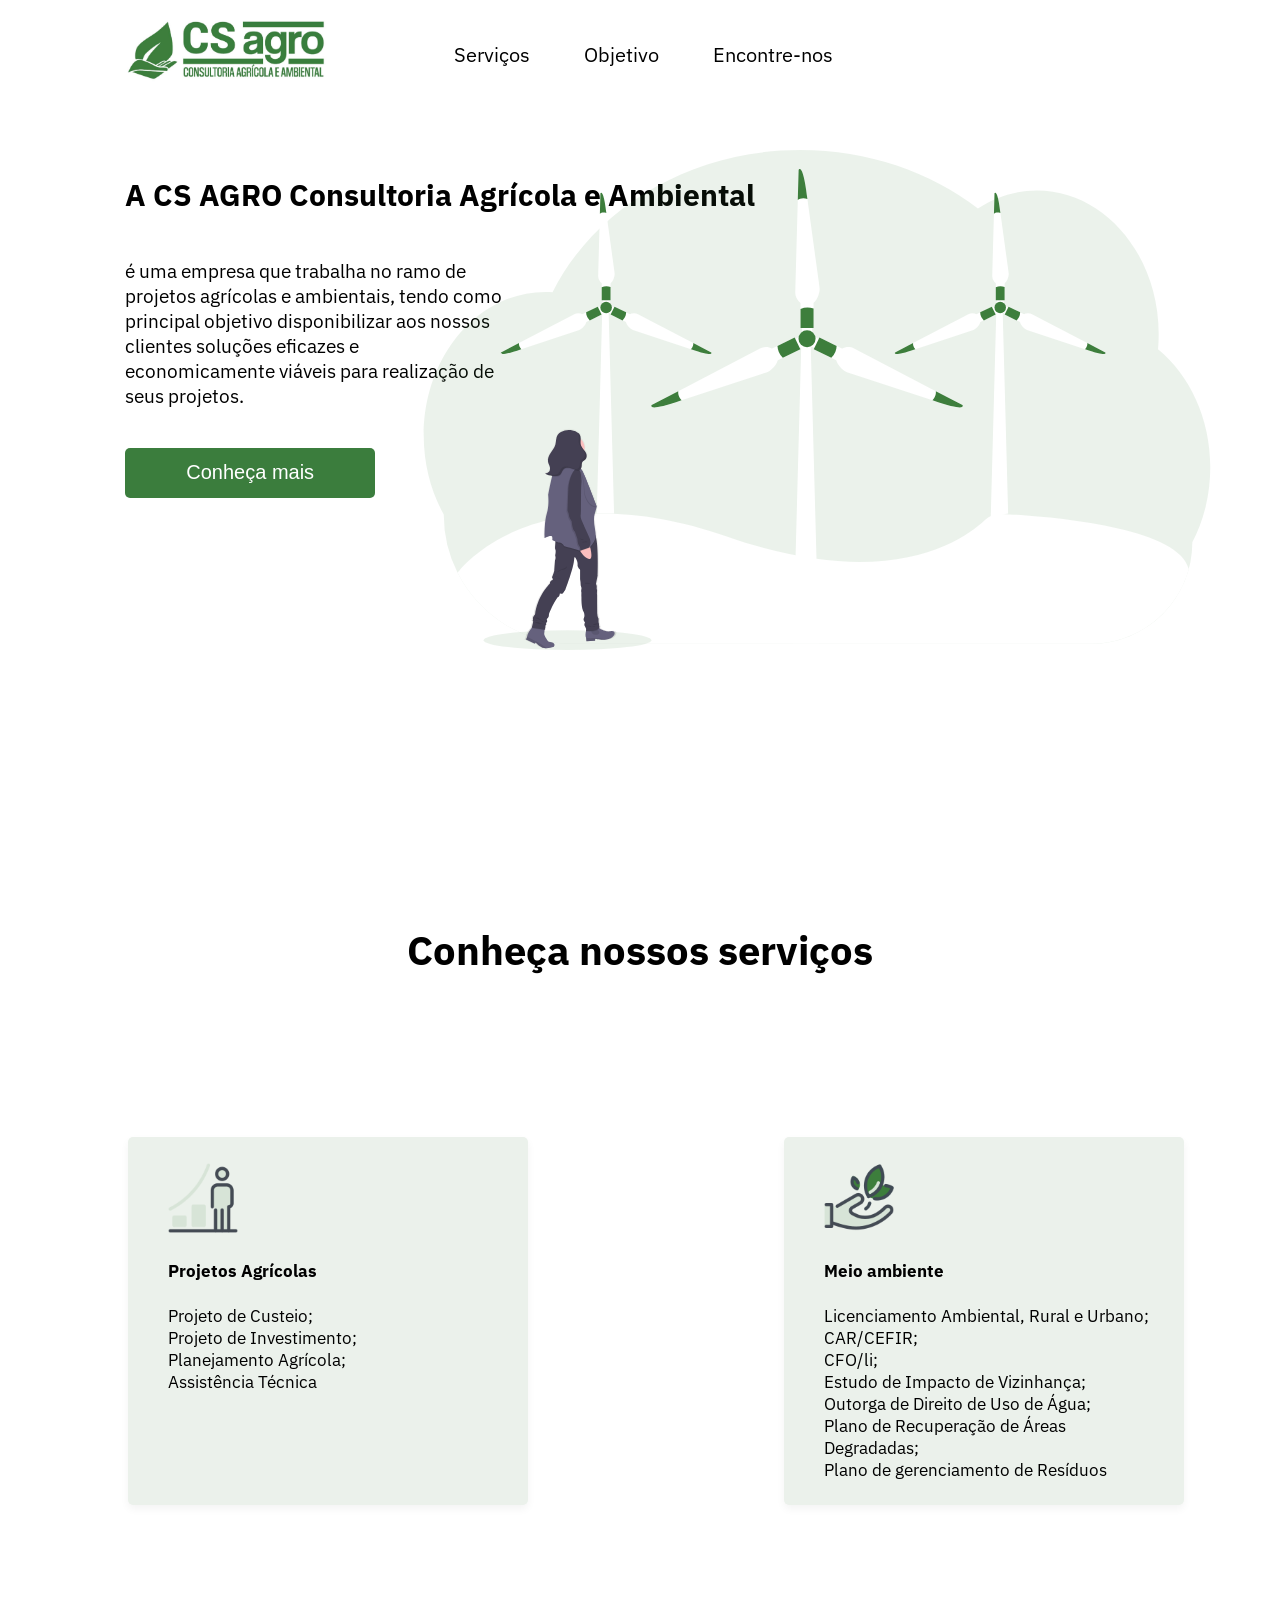
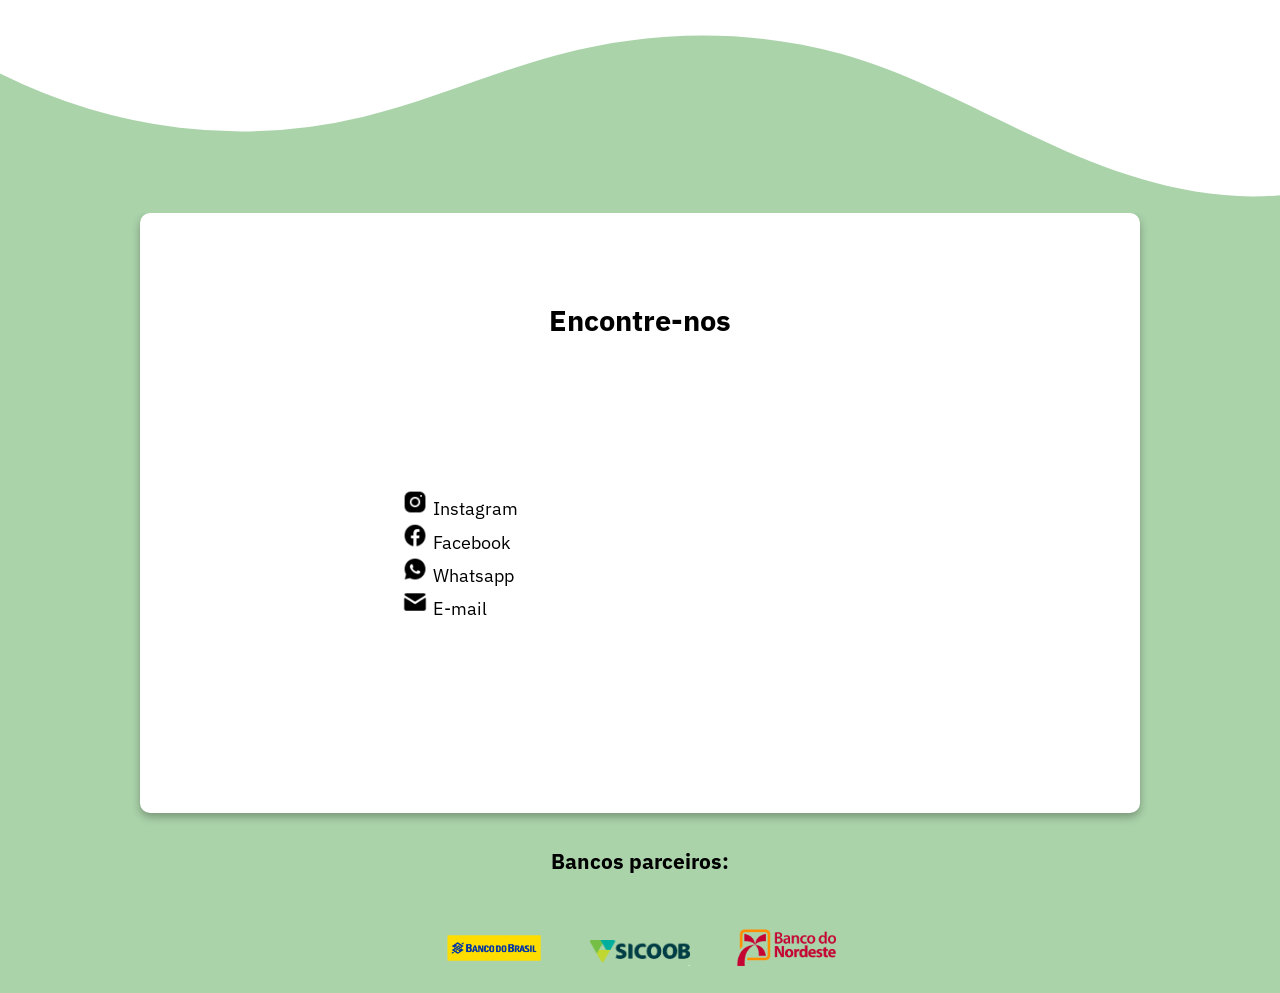
==== index.html @ 816d1e6f "Add files via upload" ====
<!DOCTYPE html>
<html lang="pt-br">

<head>
    <meta charset="UTF-8">
    <meta http-equiv="X-UA-Compatible" content="IE=edge">
    <meta name="viewport" content="width=device-width, initial-scale=1.0">
    <link rel="icon" href="./images/smalllogopng.png">
    <link rel="stylesheet" type="text/css" href="style.css">
    <link rel="stylesheet" href="https://cdnjs.cloudflare.com/ajax/libs/font-awesome/4.7.0/css/font-awesome.min.css">
    <link rel="preconnect" href="https://fonts.googleapis.com">
    <link rel="preconnect" href="https://fonts.gstatic.com" crossorigin>
    <link href="https://fonts.googleapis.com/css2?family=IBM+Plex+Sans&display=swap" rel="stylesheet">
    <title>CS AGRO</title>
    <link rel="icon" href="./images/smalllogopng.png">

</head>

<body>
    <header>
        <div class="grid">
            <a href="javascript:void(0);" class="icon" onclick="myFunction()">
                <img src="/images/logo.jpg">
            </a>
            <div id="myLinks">
                <a href="#servicos">Serviços</a>
                <a href="#objetivo">Objetivo</a>
                <a href="#find">Encontre-nos</a>
            </div>
        </div>

        <nav>
            <svg class="web" xmlns="http://www.w3.org/2000/svg" xmlns:xlink="http://www.w3.org/1999/xlink" data-name="Layer 1" width="900" height="500" viewBox="0 0 1144 727.23"><defs><linearGradient id="e9df2e8e-6999-41c4-9621-44bffc2f2623-319" x1="241.37" y1="811.22" x2="241.37" y2="492.1" gradientUnits="userSpaceOnUse"><stop offset="0" stop-color="gray" stop-opacity="0.25"/><stop offset="0.54" stop-color="gray" stop-opacity="0.12"/><stop offset="1" stop-color="gray" stop-opacity="0.1"/></linearGradient></defs><title>wind turbine</title><path d="M1172,547.72a244.4,244.4,0,0,1-6.85,57.75A228.14,228.14,0,0,1,1145.89,657,147.47,147.47,0,0,1,998.24,804.67H245.17A188.29,188.29,0,0,1,77.25,701.34a.08.08,0,0,1,0,0,187.1,187.1,0,0,1-20.11-84.68C38.72,583.66,28,544.19,28,501.75c0-115.43,79.24-209,177-209,3.46,0,6.9.13,10.31.36C276.65,171.32,415,86.39,575.74,86.39c98.82,0,189.15,32.08,258.35,85.08,25.44-16.71,54.73-26.25,85.9-26.25,97.75,0,177,93.58,177,209q0,11.08-1,21.86C1141.94,413.84,1172,476.63,1172,547.72Z" transform="translate(-28 -86.39)" fill="#3d7e3c" opacity="0.1"/><path d="M603.59,291.88c-1.18,6.48-5.17,20.16-18.06,19.82-9.84-.25-17.42-8.84-17.16-18.68l3.71-134,1.21-43.7s6.38-12.09,12.73,42.11l0,.2,17.64,128.52A18,18,0,0,1,603.59,291.88Z" transform="translate(-28 -86.39)" fill="#fff"/><rect x="548.06" y="218.5" width="18.94" height="40.51" fill="#fff"/><rect x="550.39" y="249.39" width="14.57" height="17.78" fill="#fff"/><path d="M586.05,157.64c-6.63-1.93-11.14-.46-14,1.39l1.21-43.7s6.38-12.09,12.73,42.11Z" transform="translate(-28 -86.39)" fill="#3d7e3c"/><path d="M595,317v28.4H576.06V317.56A25.6,25.6,0,0,1,595,317Z" transform="translate(-28 -86.39)" fill="#3d7e3c"/><path d="M639.59,407.29c-5.31-3.9-15.85-13.48-9.9-24.92,4.54-8.73,15.58-11.79,24.31-7.24l118.81,62.08,38.75,20.24s8.06,11-43.44-7l-.19-.06L644.68,409.89A18.28,18.28,0,0,1,639.59,407.29Z" transform="translate(-28 -86.39)" fill="#fff"/><rect x="608.15" y="356.23" width="18.94" height="40.51" transform="translate(-19.51 680.17) rotate(-64)" fill="#fff"/><rect x="592.72" y="359.16" width="14.57" height="17.78" transform="translate(1165.83 -96.27) rotate(116)" fill="#fff"/><path d="M767.93,450.38c4.64-5.12,5.3-9.82,4.88-13.17l38.75,20.24s8.06,11-43.44-7Z" transform="translate(-28 -86.39)" fill="#3d7e3c"/><path d="M620.79,388.56l-25.53-12.45,8.3-17,25,12.2A25.59,25.59,0,0,1,620.79,388.56Z" transform="translate(-28 -86.39)" fill="#3d7e3c"/><path d="M531.47,407.29c5.31-3.9,15.85-13.48,9.9-24.92-4.54-8.73-15.58-11.79-24.31-7.24L398.25,437.21,359.5,457.45s-8.06,11,43.44-7l.19-.06,123.25-40.49A18.28,18.28,0,0,0,531.47,407.29Z" transform="translate(-28 -86.39)" fill="#fff"/><rect x="533.19" y="367.01" width="40.51" height="18.94" transform="translate(-137.03 194.33) rotate(-26)" fill="#fff"/><rect x="563.77" y="359.16" width="14.57" height="17.78" transform="translate(623.52 -392.94) rotate(64)" fill="#fff"/><path d="M403.13,450.38c-4.64-5.12-5.3-9.82-4.88-13.17L359.5,457.45s-8.06,11,43.44-7Z" transform="translate(-28 -86.39)" fill="#3d7e3c"/><path d="M550.27,388.56l25.53-12.45-8.3-17-25,12.2A25.59,25.59,0,0,0,550.27,388.56Z" transform="translate(-28 -86.39)" fill="#3d7e3c"/><polygon points="574.57 717.37 537.42 717.37 549.22 279.84 562.77 279.84 574.57 717.37" fill="#fff"/><circle cx="557.53" cy="274.45" r="12.38" fill="#3d7e3c"/><path d="M878.67,268.82c-.79,4.38-3.49,13.63-12.21,13.4a12.19,12.19,0,0,1-11.62-12.63l2.52-90.66.81-29.56s4.32-8.18,8.62,28.49l0,.13,11.93,87A12.26,12.26,0,0,1,878.67,268.82Z" transform="translate(-28 -86.39)" fill="#fff"/><rect x="832.05" y="191.22" width="12.81" height="27.41" fill="#fff"/><rect x="833.62" y="212.12" width="9.86" height="12.03" fill="#fff"/><path d="M866.81,178c-4.49-1.3-7.54-.31-9.45.94l.81-29.56s4.32-8.18,8.62,28.49Z" transform="translate(-28 -86.39)" fill="#3d7e3c"/><path d="M872.86,285.8V305H860.05V286.19A17.29,17.29,0,0,1,872.86,285.8Z" transform="translate(-28 -86.39)" fill="#3d7e3c"/><path d="M903,346.89c-3.59-2.63-10.73-9.11-6.7-16.85a12.18,12.18,0,0,1,16.45-4.9l80.38,42,26.21,13.69s5.46,7.47-29.38-4.74l-.13,0-83.39-27.39A12.33,12.33,0,0,1,903,346.89Z" transform="translate(-28 -86.39)" fill="#fff"/><rect x="881.76" y="312.35" width="12.81" height="27.41" transform="translate(177.76 895.01) rotate(-64)" fill="#fff"/><rect x="871.32" y="314.33" width="9.86" height="12.03" transform="translate(1520.3 -413.17) rotate(116)" fill="#fff"/><path d="M989.86,376.05c3.14-3.46,3.59-6.64,3.3-8.91l26.21,13.69s5.46,7.47-29.38-4.74Z" transform="translate(-28 -86.39)" fill="#3d7e3c"/><path d="M890.31,334.23,873,325.8l5.61-11.51,16.93,8.25A17.35,17.35,0,0,1,890.31,334.23Z" transform="translate(-28 -86.39)" fill="#3d7e3c"/><path d="M829.88,346.89c3.59-2.63,10.73-9.11,6.7-16.85a12.18,12.18,0,0,0-16.45-4.9l-80.38,42-26.21,13.69s-5.46,7.47,29.38-4.74l.13,0,83.39-27.39A12.33,12.33,0,0,0,829.88,346.89Z" transform="translate(-28 -86.39)" fill="#fff"/><rect x="831.05" y="319.65" width="27.41" height="12.81" transform="translate(-85.44 316.93) rotate(-26)" fill="#fff"/><rect x="851.73" y="314.33" width="9.86" height="12.03" transform="translate(741.05 -676.43) rotate(64)" fill="#fff"/><path d="M743.05,376.05c-3.14-3.46-3.59-6.64-3.3-8.91l-26.21,13.69s-5.46,7.47,29.38-4.74Z" transform="translate(-28 -86.39)" fill="#3d7e3c"/><path d="M842.6,334.23l17.27-8.43-5.61-11.51-16.93,8.25A17.35,17.35,0,0,0,842.6,334.23Z" transform="translate(-28 -86.39)" fill="#3d7e3c"/><polygon points="849.99 528.74 824.73 533.18 832.83 232.73 842 232.73 849.99 528.74" fill="#fff"/><circle cx="838.46" cy="229.08" r="8.38" fill="#3d7e3c"/><path d="M305.51,268.82c-.79,4.38-3.49,13.63-12.21,13.4a12.18,12.18,0,0,1-11.61-12.63l2.51-90.66.81-29.56s4.32-8.18,8.62,28.49l0,.13,11.94,87A12.56,12.56,0,0,1,305.51,268.82Z" transform="translate(-28 -86.39)" fill="#fff"/><rect x="258.89" y="191.22" width="12.81" height="27.41" fill="#fff"/><rect x="260.46" y="212.12" width="9.86" height="12.03" fill="#fff"/><path d="M293.65,178c-4.48-1.3-7.54-.31-9.45.94l.81-29.56s4.32-8.18,8.62,28.49Z" transform="translate(-28 -86.39)" fill="#3d7e3c"/><path d="M299.7,285.8V305H286.89V286.19A17.29,17.29,0,0,1,299.7,285.8Z" transform="translate(-28 -86.39)" fill="#3d7e3c"/><path d="M329.87,346.89c-3.59-2.63-10.72-9.11-6.69-16.85a12.17,12.17,0,0,1,16.44-4.9l80.38,42,26.22,13.69s5.45,7.47-29.39-4.74l-.13,0-83.38-27.39A12.39,12.39,0,0,1,329.87,346.89Z" transform="translate(-28 -86.39)" fill="#fff"/><rect x="308.6" y="312.35" width="12.81" height="27.41" transform="translate(-144.14 379.86) rotate(-64)" fill="#fff"/><rect x="298.16" y="314.33" width="9.86" height="12.03" transform="translate(695.88 101.98) rotate(116)" fill="#fff"/><path d="M416.7,376.05c3.14-3.46,3.59-6.64,3.3-8.91l26.22,13.69s5.45,7.47-29.39-4.74Z" transform="translate(-28 -86.39)" fill="#3d7e3c"/><path d="M317.15,334.23l-17.27-8.43,5.62-11.51,16.92,8.25A17.31,17.31,0,0,1,317.15,334.23Z" transform="translate(-28 -86.39)" fill="#3d7e3c"/><path d="M256.72,346.89c3.6-2.63,10.73-9.11,6.7-16.85a12.18,12.18,0,0,0-16.45-4.9l-80.38,42-26.21,13.69s-5.46,7.47,29.38-4.74l.13,0,83.39-27.39A12.33,12.33,0,0,0,256.72,346.89Z" transform="translate(-28 -86.39)" fill="#fff"/><rect x="257.89" y="319.65" width="27.41" height="12.81" transform="translate(-143.45 65.67) rotate(-26)" fill="#fff"/><rect x="278.58" y="314.33" width="9.86" height="12.03" transform="translate(419.15 -161.28) rotate(64)" fill="#fff"/><path d="M169.89,376.05c-3.13-3.46-3.58-6.64-3.3-8.91l-26.21,13.69s-5.46,7.47,29.38-4.74Z" transform="translate(-28 -86.39)" fill="#3d7e3c"/><path d="M269.44,334.23l17.27-8.43-5.61-11.51-16.93,8.25A17.4,17.4,0,0,0,269.44,334.23Z" transform="translate(-28 -86.39)" fill="#3d7e3c"/><polygon points="276.83 528.74 251.69 528.74 259.68 232.73 268.84 232.73 276.83 528.74" fill="#fff"/><circle cx="265.3" cy="229.08" r="8.38" fill="#3d7e3c"/><path d="M1140.69,696A147.72,147.72,0,0,1,998.24,804.67H245.17A188.29,188.29,0,0,1,77.25,701.34a.08.08,0,0,1,0,0S186.4,550.36,469.87,649c235.34,81.89,343.89,4.45,374-24.21a33.26,33.26,0,0,1,24.5-9.08c57.67,2.73,257.44,16.71,272.35,80.27A0,0,0,0,0,1140.69,696Z" transform="translate(-28 -86.39)" fill="#fff"/><ellipse cx="209.13" cy="712.91" rx="121.92" ry="14.31" fill="#3d7e3c" opacity="0.1"/><path d="M298.16,786.53s-7.91-.93-13.06-4.77l-.39-.31a4.78,4.78,0,0,0,.67-1.53,7.7,7.7,0,0,1-.85-3.48,7.81,7.81,0,0,0-.68-3.3v-5.62s-1.71-1.82-1.88-6.45-.34-27.45-.34-27.45a10.73,10.73,0,0,1-.17-3.64c.17-2.64.17-3.63.17-3.63a10,10,0,0,1-.51-4.8c.51-2-1.2-4.3-1.2-4.3l2.56-12.56s1.42-43.39-2.71-56.47l0-.08s0-.11,0-.16c.35-8.44-4.77-22.49-1.87-32.24s3.24-11.91,3.24-11.91-12.78-32.08-16-39.68c-2.23-5.24-4.54-11-6.82-14.28q-.3-.43-.6-.81c-.11-.14-.22-.28-.33-.4a8.86,8.86,0,0,0,1.23-3.82c.18-2.36-.16-5.08,1.56-6.75a13.15,13.15,0,0,1,2.11-1.41,8.47,8.47,0,0,0,3.75-8.1c-.36-2.49-1.79-4.56-3.42-6.57A18.38,18.38,0,0,0,257,505.19h0c0-.31,0-.63,0-.94a10.53,10.53,0,0,0-2-6.39l.48.34c-.27-.24-.53-.47-.81-.7a5.65,5.65,0,0,0-1.34-1,25,25,0,0,0-26-1.35,14.51,14.51,0,0,0-5.07,4.51c-2.67,4.12-2,9.45-3.38,14.13-1.34,4.47-4.5,8.17-7.12,12.07s-4.81,8.52-3.82,13.08c.71,3.31,3.07,6.28,3,9.67a7.64,7.64,0,0,1-6.7,7.08l-.09,0a6.87,6.87,0,0,1-1,.08c3.18,2.19,7.13,3,11,3.51-.08.3-.16.6-.23.91C210.79,572,208,587,208,587s1.87,15.2-2.05,27.11-3.41,36.38-3.41,36.38,10.91-5.63,11.59-2,0,4.63,0,4.63,2.23,1.13,4.85,2.13l-.11,1.45-.48,6.5a7.25,7.25,0,0,0,.6,4c.94,1.82,0,6.78,0,6.78s-.8.5,0,2.82-.63,5.62-.63,5.62-1,12.4-1.13,15-3.41,10.09-3.41,10.09,2.9,3.63,0,4.13-3.24,5-3.24,5-3.41,2.81-3.41,3.8c0,0-15.34,15.55-18.92,41.17,0,0-3.58,3.31-3.07,6.45.29,1.78-.29,2.39-.85,2.59.63.08,1.32.49,1,2-.51,2.64-1.87,8.27-1.87,8.27l.24,0,0,0c-2.79,3.23-6.87,8.64-7.49,13.39q0,.3-.06.6l-1.54,3.47,13.47,6,1.19-1.82s6,6.78,12.79,8.26a17.2,17.2,0,0,0,3.57.39A31.52,31.52,0,0,0,216.69,809s4.94-6.11-7.85-7.27c0,0-7.49-8.6-6.81-12.24a35.92,35.92,0,0,0,.47-4.63q0-.51,0-1l.87.13.16-2.77a2.37,2.37,0,0,0,.51-1.66c0-1.15-1-1.32,0-2s1,0,1-1.65-.68-1.16.85-2.81-.17-4.63-.17-4.63,3.58-2.65,3.41-6.12,11.42-25.46,13.8-26.29,2.56-5.13,2.56-5.13,3.24.66,4.26,0,4.26-5.78,4.26-5.78,13-32.74,13.13-45.14l.85-2.81s4.95,6.45,4.26,11.08,3.78,7.93,3.78,7.93v14.06a41,41,0,0,1,.82,7.44c-.17,2.31,2,4.63,1.18,6.61s0,5.46,0,5.46-.18,4.63,0,5.95-.67,16.53,3.77,23.15c0,0,1.87,4.79,0,7.93s1.7,6.29,1.7,6.29-2.21,3.63,0,6.28a8.13,8.13,0,0,1,1.59,5.86c-.89,3.36-1.55,7.77-.06,10.84v.07l.4,4.72,13.06-1v-2.64s8.92,2.37,17.23,1.08c4.48-.69,8.78-2.45,11.41-6.21C307.2,792.15,312.48,783.06,298.16,786.53Z" transform="translate(-28 -86.39)" fill="url(#e9df2e8e-6999-41c4-9621-44bffc2f2623-319)"/><path d="M304.78,792.23c-2.54,3.75-6.69,5.5-11,6.19-8,1.28-16.63-1.08-16.63-1.08V800l-12.61,1-.39-4.7v-.08c-1.46-3.1-.79-7.58.09-10.95a39.8,39.8,0,0,1,1.56-4.68s10.86-9.22,14.48-2.3a11.21,11.21,0,0,0,3.19,3.64c5,3.82,12.61,4.75,12.61,4.75C309.88,783.18,304.78,792.23,304.78,792.23Z" transform="translate(-28 -86.39)" fill="#65617d"/><path d="M271.2,783.18s0,8.56,6.25,8.4,7.09-3.41,5.11-5.61a27,27,0,0,1-3.46-5.09Z" transform="translate(-28 -86.39)" opacity="0.1"/><path d="M217.38,809a29.7,29.7,0,0,1-10.71,2.2,16.8,16.8,0,0,1-3.45-.38c-6.58-1.49-12.34-8.24-12.34-8.24l-1.15,1.82-13-5.93L178.2,795l.06-.59c.6-4.73,4.54-10.12,7.24-13.34,1.47-1.75,2.58-2.85,2.58-2.85l15.64,2.3s.06,2,0,4.44a35.45,35.45,0,0,1-.46,4.61c-.65,3.62,6.58,12.18,6.58,12.18C222.15,802.93,217.38,809,217.38,809Z" transform="translate(-28 -86.39)" fill="#65617d"/><path d="M186.1,770.78a1.64,1.64,0,0,1-.82.06A2.42,2.42,0,0,1,186.1,770.78Z" transform="translate(-28 -86.39)" fill="#444053"/><path d="M203.72,780.55s.06,2,0,4.44l-18.4-3s.09-.35.22-.93c1.47-1.75,2.58-2.85,2.58-2.85Z" transform="translate(-28 -86.39)" opacity="0.1"/><path d="M283.44,781.89c-2.78,6.43-19.32,4.91-19.32,4.91a7.9,7.9,0,0,0,.09-1.57,39.8,39.8,0,0,1,1.56-4.68s10.86-9.22,14.48-2.3A11.21,11.21,0,0,0,283.44,781.89Z" transform="translate(-28 -86.39)" opacity="0.1"/><path d="M283.71,780.06c-1.64,7.4-19.59,5.76-19.59,5.76a8.51,8.51,0,0,0-1.48-6.26c-2.14-2.63,0-6.25,0-6.25s-3.46-3.13-1.64-6.26,0-7.9,0-7.9c-4.29-6.58-3.46-21.73-3.64-23s0-5.92,0-5.92-.81-3.46,0-5.44-1.3-4.28-1.14-6.58a42.58,42.58,0,0,0-.79-7.41v-14s-4.31-3.29-3.65-7.9-4.12-11-4.12-11l-.82,2.8c-.16,12.34-12.67,44.93-12.67,44.93s-3.13,5.11-4.12,5.77-4.11,0-4.11,0-.17,4.28-2.47,5.1-13.5,22.71-13.33,26.17-3.3,6.09-3.3,6.09,1.65,3,.17,4.61-.83,1.15-.83,2.8,0,1-1,1.64,0,.83,0,2a2.34,2.34,0,0,1-.5,1.64l-.15,2.77-19.27-3.09s1.32-5.6,1.81-8.24c.29-1.54-.38-1.95-1-2,.55-.2,1.11-.81.83-2.57-.5-3.13,3-6.42,3-6.42,3.46-25.52,18.27-41,18.27-41,0-1,3.29-3.78,3.29-3.78s.33-4.45,3.13-4.94,0-4.12,0-4.12,3.13-7.4,3.29-10,1.09-15,1.09-15,1.38-3.29.61-5.59,0-2.8,0-2.8.93-4.94,0-6.75a7.4,7.4,0,0,1-.58-3.95l.47-6.48.68-9.65S271.36,639,277,646.07a9,9,0,0,1,1.33,2.88c4,13,2.62,56.21,2.62,56.21l-2.47,12.51s1.65,2.31,1.16,4.28a10.17,10.17,0,0,0,.49,4.78s0,1-.17,3.62a11,11,0,0,0,.17,3.62s.16,22.71.33,27.32,1.81,6.42,1.81,6.42v5.6a8.09,8.09,0,0,1,.65,3.29A7.75,7.75,0,0,0,283.71,780.06Z" transform="translate(-28 -86.39)" fill="#444053"/><path d="M206.67,811.22a16.8,16.8,0,0,1-3.45-.38c-6.58-1.49-12.34-8.24-12.34-8.24l-1.15,1.82-13-5.93L178.2,795l.06-.59,13.44,6.85S202.43,806.4,206.67,811.22Z" transform="translate(-28 -86.39)" opacity="0.1"/><path d="M293.76,798.42c-8,1.28-16.63-1.08-16.63-1.08V800l-12.61,1-.39-4.7c4,.07,10.43.14,13.23-.08A61.41,61.41,0,0,1,293.76,798.42Z" transform="translate(-28 -86.39)" opacity="0.1"/><path d="M192.54,766.54a4.52,4.52,0,0,1,1.94.25,13.52,13.52,0,0,1,1.84,1.32,7.6,7.6,0,0,1,1.22.81c.48.47.68,1.17,1.16,1.64.88.87,2.33.67,3.5,1.09.13,0,.27.11.29.24s-.09.24-.2.32a1.92,1.92,0,0,1-1.9,0,7.64,7.64,0,0,1-1.59-1.2,10.75,10.75,0,0,0-3.09-1.92c-1.55-.61-4.25-.78-5.23-2.3C190.94,766.44,191.94,766.55,192.54,766.54Z" transform="translate(-28 -86.39)" opacity="0.1"/><path d="M191.22,770a4.72,4.72,0,0,1,1,.41l1.69.85a6.26,6.26,0,0,1-3.45-.77,9.93,9.93,0,0,1-1.09-.52A5.58,5.58,0,0,1,191.22,770Z" transform="translate(-28 -86.39)" opacity="0.1"/><path d="M193.45,772.88a4.5,4.5,0,0,1,1.1.09,5.47,5.47,0,0,1,1.74,1,6.8,6.8,0,0,0,4.36,1.51,1.9,1.9,0,0,1-1,.17h-3.54a4.7,4.7,0,0,1-2.64-.61c-.6-.29-3.08-1-3.1-1.83S192.85,772.88,193.45,772.88Z" transform="translate(-28 -86.39)" opacity="0.1"/><path d="M274,777.08a19.71,19.71,0,0,0,3.26.09,6.23,6.23,0,0,0,3.22-1c.95-.73.75-1.48-.46-1.53a8.63,8.63,0,0,0-3.25.8,9.86,9.86,0,0,0-1.52.77C275,776.32,274.18,777.09,274,777.08Z" transform="translate(-28 -86.39)" opacity="0.1"/><path d="M277.94,778.88c-.1.4-.52.62-.9.77a10.32,10.32,0,0,1-2.9.64c-.25,0-.95,0-.86-.39s1.13-.27,1.38-.3A25,25,0,0,0,277.94,778.88Z" transform="translate(-28 -86.39)" opacity="0.1"/><path d="M268.06,778.23a6.69,6.69,0,0,1,4,.79.2.2,0,0,1,.08.1.1.1,0,0,1,0,.09,1.37,1.37,0,0,1-1.34.72,6.26,6.26,0,0,1-1.56-.39,8.08,8.08,0,0,0-2.58-.39,6.51,6.51,0,0,1-1.17,0c-1.16-.2-.78-.67.11-.77A23.49,23.49,0,0,1,268.06,778.23Z" transform="translate(-28 -86.39)" opacity="0.1"/><path d="M222.84,713.55a10.18,10.18,0,0,0-5.62-1.84A8,8,0,0,1,222.84,713.55Z" transform="translate(-28 -86.39)" opacity="0.1"/><path d="M221.3,706.91a8.11,8.11,0,0,1,4.2,1.2l-1.52-.42a14.34,14.34,0,0,0-2.81-.59c-.55-.05-1.1,0-1.65-.06s-1.25-.16-1.87-.18C218.86,706.92,220.08,706.85,221.3,706.91Z" transform="translate(-28 -86.39)" opacity="0.1"/><path d="M226.25,710.07c.46.09,1,.29,1.1.76,0-.28-3.26-1.2-3.66-1.33-.67-.24-2.82-1.18-3.31-.53C222.27,709.48,224.31,709.67,226.25,710.07Z" transform="translate(-28 -86.39)" opacity="0.1"/><path d="M230.83,695.45a13.79,13.79,0,0,0,5.67-3.64,4.5,4.5,0,0,1-2.09,3.7,11.78,11.78,0,0,1-4.13,1.54,18.2,18.2,0,0,0-4.24,1.27c-.65.33-2.68,2.25-3.32,2.15-.81-.12.48-1.4.78-1.63C225.64,697.17,228.35,696.43,230.83,695.45Z" transform="translate(-28 -86.39)" opacity="0.1"/><path d="M271.16,716.8c-.7-.24-9.2,1.41-8.68-.24.32-1,3.08-.64,3.77-.61A17.45,17.45,0,0,1,271.16,716.8Z" transform="translate(-28 -86.39)" opacity="0.1"/><path d="M262,520a18.76,18.76,0,1,1-5.66-13.43A18.62,18.62,0,0,1,262,520Z" transform="translate(-28 -86.39)" fill="#fbbebe"/><path d="M252.93,527.73s-6.09,17.78-2.63,21.4-24.86,5.76-24.86,5.76,11.85-21.23,10.7-26.5S252.93,527.73,252.93,527.73Z" transform="translate(-28 -86.39)" fill="none" stroke="#6c63ff" stroke-miterlimit="10"/><path d="M278.29,649c0,.43,0,.84,0,1.24-.33,8.4-15.31,25.35-18.77,22.55s-27-8.4-27-8.4-3.46-5.43-7.08-5.43a18.51,18.51,0,0,1-5.95-1.54l.68-9.65S271.36,639,277,646.07A9,9,0,0,1,278.29,649Z" transform="translate(-28 -86.39)" opacity="0.1"/><path d="M278.28,648.71c-.17,4.21-4,10.56-8.23,15.5s-8.81,8.44-10.54,7a16.62,16.62,0,0,0-4.08-1.93c-7.79-2.87-22.91-6.47-22.91-6.47s-3.46-5.43-7.08-5.43-10.53-3.62-10.53-3.62.66-1,0-4.61-11.19,2-11.19,2-.5-24.36,3.29-36.22,2-27,2-27,2.71-14.92,5.65-26.71c1.77-7.07,3.63-13,5.05-13.94,3.79-2.47,23.54,0,23.54,0s8.23.16,11.36,1a5,5,0,0,1,2.37,1.93c.19.26.39.53.58.82,2.2,3.3,4.44,9,6.59,14.21,3.13,7.57,15.48,39.5,15.48,39.5s-.33,2.14-3.13,11.85S278.61,640.32,278.28,648.71Z" transform="translate(-28 -86.39)" fill="#65617d"/><path d="M264.12,658.42l5.93,5.78s5.43,18.74-1.65,17.1-13-12-13-12Z" transform="translate(-28 -86.39)" fill="#fbbebe"/><path d="M279.1,606.24c-14-.16-17.61-19.75-17.61-19.75s-1-19.42-2.8-23c-1-2-1.45-6.92-1.65-10.92,2.2,3.3,4.43,9,6.59,14.21C266.76,574.31,279.1,606.24,279.1,606.24Z" transform="translate(-28 -86.39)" opacity="0.1"/><path d="M279.6,604.76C265.6,604.6,262,585,262,585s-1-19.42-2.8-23c-1-2-1.45-6.92-1.65-10.92,2.2,3.3,4.44,9,6.59,14.21C267.25,572.83,279.6,604.76,279.6,604.76Z" transform="translate(-28 -86.39)" fill="#65617d"/><path d="M254.54,556.44s-4.12-11.19-10.87,0-6.91,25.35-6.91,25.35l-1.15,30.94s2.14,4.12,2.06,6.42,4,8.89,4,8.89,1,13,4.77,15.14l3.62,10.7s.17,7.08,2.64,9.88,1.17,7.12,1.17,7.12l14.63-5.12s-1.65.59,0-3.83-1-10.19-1-10.19-9.38-20.41-10.53-23.37-2.8-6.42-2.14-9.88.13-40.16,1-45.75S254.54,556.44,254.54,556.44Z" transform="translate(-28 -86.39)" opacity="0.1"/><path d="M256.06,554.89s-4.12-11.19-10.87,0-6.91,25.35-6.91,25.35l-1.15,30.94s2.14,4.12,2.06,6.42,4,8.89,4,8.89,1,13,4.77,15.14l3.62,10.7s.17,7.08,2.64,9.88,1.18,7.12,1.18,7.12l14.62-5.13s-1.65.6,0-3.82-1-10.19-1-10.19-9.38-20.41-10.53-23.37-2.8-6.42-2.14-9.88.14-40.16,1-45.76S256.06,554.89,256.06,554.89Z" transform="translate(-28 -86.39)" fill="#444053"/><path d="M256.34,651.68a5.53,5.53,0,0,1,1.79.53c.45.24.84.59,1.28.84a3.57,3.57,0,0,0,1.69.46c-.66,0-1.32.07-2,.08a3.5,3.5,0,0,1-1.21-.15,4.92,4.92,0,0,1-1-.67,5.39,5.39,0,0,0-1.31-.72c-.35-.15-.73-.2-.88-.56A10.17,10.17,0,0,1,256.34,651.68Z" transform="translate(-28 -86.39)" opacity="0.1"/><path d="M261.91,656.1c.62,0,1.24-.14,1.87-.18a15.39,15.39,0,0,1,2.71.14,7.63,7.63,0,0,1-4.28.76,2.56,2.56,0,0,0-1.29,0c-.46.19-1.79,1.7-1.91.36S261.15,656.13,261.91,656.1Z" transform="translate(-28 -86.39)" opacity="0.1"/><path d="M254.34,500.25,252,498.51a4.5,4.5,0,0,1,.74.33,5.46,5.46,0,0,1,1.34,1.05c.26.22.52.46.77.69Z" transform="translate(-28 -86.39)" opacity="0.1"/><path d="M257,550.23a5.82,5.82,0,0,1-2,2.44,4.1,4.1,0,0,1-1.76.68,6.88,6.88,0,0,1-2.66-.28,32.84,32.84,0,0,1-3.23-1,53.35,53.35,0,0,0-6.35-2.16c-3.29-.75-7.12-.48-9.48,1.92-2.07,2.11-2.58,5.39-4.65,7.5-2.77,2.82-7.31,2.65-11.24,2.1l-.92-.13c1.77-7.07,3.63-13,5.05-13.94,3.79-2.47,23.54,0,23.54,0s8.23.16,11.36,1A5,5,0,0,1,257,550.23Z" transform="translate(-28 -86.39)" opacity="0.1"/><path d="M224.46,520a18.76,18.76,0,0,1,31.86-13.43v0c.06,3.27-.65,6.62.27,9.77.85,2.93,3,5.29,4.94,7.73A18.76,18.76,0,0,1,224.46,520Z" transform="translate(-28 -86.39)" opacity="0.1"/><path d="M254.8,499.6a23.42,23.42,0,0,0-27.21-3.06,14.09,14.09,0,0,0-4.9,4.49c-2.58,4.11-1.92,9.41-3.27,14.07-1.28,4.45-4.34,8.13-6.87,12s-4.64,8.49-3.69,13c.69,3.3,3,6.26,2.92,9.63a7.47,7.47,0,0,1-7.23,7.1c3.18,2.25,7.15,3,11,3.55s8.46.72,11.24-2.11c2.07-2.1,2.58-5.39,4.65-7.49,2.36-2.41,6.19-2.68,9.48-1.92s6.32,2.35,9.58,3.2a7.07,7.07,0,0,0,2.66.27c2.81-.38,4.44-3.5,4.66-6.32.18-2.35-.16-5.06,1.51-6.72a12.74,12.74,0,0,1,2-1.41,8.51,8.51,0,0,0,3.61-8.06c-.77-5.58-6.81-9.06-8.39-14.47-.92-3.14-.21-6.49-.27-9.76s-1.29-7-4.37-8.1" transform="translate(-28 -86.39)" fill="#444053"/><path d="M264.68,529.85c-.78-5.58-6.82-9.06-8.4-14.47-.92-3.14-.21-6.49-.26-9.76a10.72,10.72,0,0,0-2-6.36l.46.34q-.37-.36-.78-.69a5.28,5.28,0,0,0-1.29-1c-.28-.21-.57-.4-.85-.59l.45.41-.46-.34a10.7,10.7,0,0,1,2,6.36c0,3.26-.66,6.62.26,9.76,1.58,5.41,7.62,8.89,8.4,14.47a8.53,8.53,0,0,1-3.62,8.06,12.55,12.55,0,0,0-2,1.41c-1.66,1.66-1.33,4.37-1.51,6.72-.22,2.82-1.85,5.94-4.65,6.32a7.12,7.12,0,0,1-2.67-.27c-3.26-.85-6.29-2.45-9.58-3.2s-7.11-.49-9.48,1.92c-2.07,2.1-2.58,5.38-4.65,7.49-2.77,2.83-7.31,2.65-11.23,2.11a34.47,34.47,0,0,1-7.56-1.74,6.37,6.37,0,0,1-1,.08c3.18,2.25,7.15,3,11,3.55s8.46.72,11.23-2.11c2.07-2.1,2.58-5.39,4.65-7.49,2.37-2.41,6.2-2.68,9.48-1.92s6.32,2.35,9.58,3.2a7.12,7.12,0,0,0,2.67.27c2.8-.38,4.43-3.5,4.65-6.32.18-2.35-.15-5.06,1.51-6.72a13.21,13.21,0,0,1,2-1.41A8.52,8.52,0,0,0,264.68,529.85Z" transform="translate(-28 -86.39)" opacity="0.1"/></svg>
            <div id="#quemsomos">
                <h2>A CS AGRO Consultoria Agrícola e Ambiental</h2>
                <p>é uma empresa que trabalha no ramo de projetos agrícolas e
                    ambientais, tendo como principal objetivo disponibilizar aos nossos clientes soluções eficazes e
                    economicamente viáveis para realização de seus projetos.</p>
                 <div class="button">  
                <form method="get" action="https://www.instagram.com/csagro_consultoria/">
                    <input type="submit" value="Conheça mais">
                </form>
                </div>
                <svg class="mobile" xmlns="http://www.w3.org/2000/svg" data-name="Layer 1" width="280" height="300"
                viewBox="0 0 886 654.3011" xmlns:xlink="http://www.w3.org/1999/xlink">
                <title>environment1</title>
                <path
                    d="M534.69721,566.28435s117.66268-14.11952,158.84462-36.47543,347.10492-32.94555,347.10492,36.47543S688.83533,666.29763,688.83533,666.29763L504.10491,655.708Z"
                    transform="translate(-157 -122.59945)" fill="#fbbebe" />
                <path
                    d="M534.69721,566.28435s117.66268-14.11952,158.84462-36.47543,347.10492-32.94555,347.10492,36.47543S688.83533,666.29763,688.83533,666.29763L504.10491,655.708Z"
                    transform="translate(-157 -122.59945)" opacity="0.1" />
                <path
                    d="M568.81939,553.34145l-24.70916,71.77424L157,629.8222V523.92578s148.255-34.12218,265.91766,38.82869C422.91766,562.75447,561.75963,546.28169,568.81939,553.34145Z"
                    transform="translate(-157 -122.59945)" fill="#3d7e3c" />
                <path
                    d="M568.81939,553.22576,544.11023,625,157,629.70651V523.81009s148.255-34.12217,265.91766,38.82869C422.91766,562.63878,561.75963,546.166,568.81939,553.22576Z"
                    transform="translate(-157 -122.59945)" opacity="0.1" />
                <path
                    d="M1011.40421,523.33747c0,4.01013-8.99291,6.98746-9.87713,10.85578-.877,3.837,4.466,9.67153,2.7754,13.33593a72.56315,72.56315,0,0,1-6.17161,10.73274c-2.21493,3.17137-9.05694,2.70824-11.86227,5.68227a94.31858,94.31858,0,0,1-8.71239,7.57632c-2.97685,2.47558-7.00983,2.995-10.3949,5.27405-3.21855,2.16694-2.82908,10.11566-6.38943,12.089-3.40209,1.88559-8.60988.3689-12.30036,2.0638-3.54222,1.6268-5.41036,7.51078-9.19734,8.94966-3.65224,1.38768-8.17251.79041-12.03369,1.99233-3.737,1.16328-7.91819.97444-11.834,1.95379-3.8025.951-6.70671,6.651-10.66232,7.41945-3.854.74876-8.3706-1.24829-12.35568-.68116-3.89167.55383-8.41763-4.37162-12.421-3.9988-3.91842.36491-7.61086,2.64509-11.62382,2.8293-3.93486.18062-7.825,1.91354-11.839,1.91354-4.01326,0-8.155,3.76516-12.0891,3.58461-4.01286-.18416-7.64576-5.89119-11.56409-6.25606-4.00373-.37281-8.7793,5.58855-12.67133,5.03469-3.98495-.56708-7.14123-6.40236-10.99514-7.15107-3.95666-.76866-9.06677,3.40179-12.87023,2.45052-3.9163-.97949-6.24086-7.76777-9.97832-8.93124-3.86105-1.20193-8.64707.42607-12.29918-.96161-3.78762-1.43918-8.40158-1.20794-11.94434-2.83511-3.69044-1.695-6.33948-5.70566-9.74152-7.59135-3.56035-1.97344-5.20212-6.86749-8.42064-9.03457-3.38534-2.2794-8.543-1.98843-11.52-4.46441-3.143-2.614-9.03152-2.75028-11.684-5.56266-2.80531-2.97446-3.94048-7.96872-6.15524-11.14054-2.3325-3.34045,2.24541-10.40268.61691-13.93333-1.68988-3.66373-8.75561-5.15233-9.63228-8.98856a56.43529,56.43529,0,0,1-1.38412-12.20727c0-4.01013,6.04275-7.07505,6.927-10.94337.87705-3.837-3.5706-9.34765-1.88-13.012,1.62909-3.53111,1.4209-8.95885,3.75419-12.29969,2.21492-3.17137,7.74247-4.41466,10.54781-7.38869,2.65244-2.81195,7.39972-3.59649,10.54257-6.21012,2.97685-2.47558,2.59756-9.94153,5.98263-12.22058,3.21855-2.16693,7.71233-3.15553,11.27269-5.12883,3.40209-1.88559,8.2166-1.568,11.90708-3.26286,3.54222-1.62681,9.09051,1.57878,12.87749.1399,3.65223-1.38768,6.61443-4.42066,10.47561-5.62258,3.737-1.16327,5.49295-10.03477,9.40878-11.01411,3.8025-.951,8.48123.62756,12.43684-.14094,3.854-.74875,9.03982,6.25065,13.0249,5.68353,3.89167-.55383,6.80233-9.89764,10.80568-10.27046,3.91843-.36492,8.33653,4.4746,12.34949,4.29039,3.93486-.18061,7.88586,2.65493,11.89989,2.65493,4.01325,0,8.012-3.89163,11.9461-3.71108,4.01286.18417,7.55113,5.3271,11.46946,5.692,4.00373.37281,8.91865-7.44985,12.81068-6.896,3.98495.56708,7.06419,6.61418,10.91811,7.36288,3.95665.76866,8.91232-2.98574,12.71579-2.03447,3.9163.97948,6.27257,7.40675,10.01,8.57021,3.861,1.20194,6.23986,5.73621,9.892,7.12389,3.78763,1.43917,10.82321-5.29424,14.366-3.66707,3.69044,1.695,6.878,4.62825,10.28005,6.51394,3.56035,1.97344,9.22033.981,12.43884,3.14809,3.38534,2.2794,4.21769,8.39757,7.1947,10.87355,3.143,2.614,8.32722,3.401,10.97967,6.21338,2.80531,2.97446,3.195,8.304,5.40974,11.47584,2.33251,3.34045,2.25969,7.96873,3.88819,11.49938,1.68988,3.66373,6.20167,6.43485,7.07833,10.27108C1008.78607,514.895,1011.40421,519.32831,1011.40421,523.33747Z"
                    transform="translate(-157 -122.59945)" fill="#3f3d56" />
                <path
                    d="M587.64542,596.87665S720.60425,528.63229,806.498,554.51808s205.90969-18.826,220.02921-3.52988,34.12218,180.0239-135.31208,189.43692-314.15936-28.23905-314.15936-28.23905Z"
                    transform="translate(-157 -122.59945)" fill="#fbbebe" />
                <path
                    d="M556.33394,589.60871S608.8247,586.287,606.47145,605.113s-4.70651,164.72776-18.826,168.25764-125.89907,3.52988-171.78752,3.52988H157V551.32636s183.55378-10.9278,275.33068,34.96064C432.33068,586.287,542.67187,584.694,556.33394,589.60871Z"
                    transform="translate(-157 -122.59945)" fill="#3d7e3c" />
                <path
                    d="M802.23938,236.77869a27.04128,27.04128,0,0,0-23.30891,16.29741c-5.82841,14.08872,1.67611,30.638,12.94175,40.91165s25.737,16.146,38.88553,23.86474c17.6606,10.3676,33.5301,24.75954,42.36669,43.23381s9.77646,41.35854-.61056,59.00773c-9.64093,16.38147-27.17132,26.18572-43.89076,35.22786"
                    transform="translate(-157 -122.59945)" fill="none" stroke="#3f3d56" stroke-miterlimit="10" />
                <path
                    d="M849.30446,150.88493a27.0413,27.0413,0,0,0-23.30892,16.29742c-5.82841,14.08871,1.67611,30.638,12.94175,40.91164s25.73705,16.146,38.88553,23.86474c17.66061,10.3676,33.5301,24.75955,42.3667,43.23382s9.77645,41.35853-.61057,59.00772c-9.64092,16.38147-27.17132,26.18572-43.89076,35.22786"
                    transform="translate(-157 -122.59945)" fill="none" stroke="#3f3d56" stroke-miterlimit="10" />
                <path
                    d="M1004.05062,170.64a27.04127,27.04127,0,0,0-28.40774-1.38242c-13.23342,7.57224-17.43052,25.25222-14.81179,40.27235s10.46668,28.52256,16.13823,42.67515c7.61783,19.00927,11.35579,40.10422,7.03358,60.12177s-17.58823,38.688-36.60588,46.28493c-17.65163,7.05125-37.51521,4.072-56.271.98658"
                    transform="translate(-157 -122.59945)" fill="none" stroke="#3f3d56" stroke-miterlimit="10" />
                <ellipse cx="710.6826" cy="211.88941" rx="28.23904" ry="13.71611" fill="#57b894" />
                <ellipse cx="707.15272" cy="209.53616" rx="28.23904" ry="13.71611" fill="none" stroke="#3f3d56"
                    stroke-miterlimit="10" />
                <ellipse cx="771.8672" cy="200.12315" rx="28.23904" ry="13.71611" fill="#57b894" />
                <ellipse cx="768.33732" cy="197.76989" rx="28.23904" ry="13.71611" fill="none" stroke="#3f3d56"
                    stroke-miterlimit="10" />
                <ellipse cx="781.28021" cy="251.89473" rx="28.23904" ry="13.71611" fill="#57b894" />
                <ellipse cx="777.75033" cy="249.54147" rx="28.23904" ry="13.71611" fill="none" stroke="#3f3d56"
                    stroke-miterlimit="10" />
                <ellipse cx="775.39708" cy="122.46577" rx="28.23904" ry="13.71611" fill="#57b894" />
                <ellipse cx="771.8672" cy="120.11252" rx="28.23904" ry="13.71611" fill="none" stroke="#3f3d56"
                    stroke-miterlimit="10" />
                <ellipse cx="704.79947" cy="114.22939" rx="28.23904" ry="13.71611" fill="#57b894" />
                <ellipse cx="701.26959" cy="111.87613" rx="28.23904" ry="13.71611" fill="none" stroke="#3f3d56"
                    stroke-miterlimit="10" />
                <ellipse cx="736.56839" cy="84.81372" rx="28.23904" ry="13.71611" fill="#57b894" />
                <ellipse cx="733.03851" cy="82.46046" rx="28.23904" ry="13.71611" fill="none" stroke="#3f3d56"
                    stroke-miterlimit="10" />
                <ellipse cx="805.98938" cy="90.69685" rx="28.23904" ry="13.71611" fill="#57b894" />
                <ellipse cx="802.4595" cy="88.3436" rx="28.23904" ry="13.71611" fill="none" stroke="#3f3d56"
                    stroke-miterlimit="10" />
                <ellipse cx="857.76096" cy="129.52554" rx="28.23904" ry="13.71611" fill="#57b894" />
                <ellipse cx="854.23108" cy="127.17228" rx="28.23904" ry="13.71611" fill="none" stroke="#3f3d56"
                    stroke-miterlimit="10" />
                <ellipse cx="675.3838" cy="61.28118" rx="28.23904" ry="13.71611" fill="#57b894" />
                <ellipse cx="671.85392" cy="58.92793" rx="28.23904" ry="13.71611" fill="none" stroke="#3f3d56"
                    stroke-miterlimit="10" />
                <ellipse cx="693.0332" cy="16.56936" rx="28.23904" ry="13.71611" fill="#57b894" />
                <ellipse cx="689.50332" cy="14.21611" rx="28.23904" ry="13.71611" fill="none" stroke="#3f3d56"
                    stroke-miterlimit="10" />
                <ellipse cx="856.58433" cy="49.51491" rx="28.23904" ry="13.71611" fill="#57b894" />
                <ellipse cx="853.05445" cy="47.16166" rx="28.23904" ry="13.71611" fill="none" stroke="#3f3d56"
                    stroke-miterlimit="10" />
                <ellipse cx="596.5498" cy="157.76458" rx="28.23904" ry="13.71611" fill="#57b894" />
                <ellipse cx="593.01992" cy="155.41133" rx="28.23904" ry="13.71611" fill="none" stroke="#3f3d56"
                    stroke-miterlimit="10" />
                <ellipse cx="694.20983" cy="150.70482" rx="28.23904" ry="13.71611" fill="#57b894" />
                <ellipse cx="690.67995" cy="148.35157" rx="28.23904" ry="13.71611" fill="none" stroke="#3f3d56"
                    stroke-miterlimit="10" />
                <ellipse cx="822.46215" cy="161.29446" rx="28.23904" ry="13.71611" fill="#57b894" />
                <ellipse cx="818.93227" cy="158.94121" rx="28.23904" ry="13.71611" fill="none" stroke="#3f3d56"
                    stroke-miterlimit="10" />
                <ellipse cx="754.2178" cy="166.00097" rx="28.23904" ry="13.71611" fill="#57b894" />
                <ellipse cx="750.68792" cy="163.64771" rx="28.23904" ry="13.71611" fill="none" stroke="#3f3d56"
                    stroke-miterlimit="10" />
                <ellipse cx="758.9243" cy="48.33828" rx="28.23904" ry="13.71611" fill="#57b894" />
                <ellipse cx="755.39442" cy="45.98503" rx="28.23904" ry="13.71611" fill="none" stroke="#3f3d56"
                    stroke-miterlimit="10" />
                <ellipse cx="637.73174" cy="121.28915" rx="28.23904" ry="13.71611" fill="#57b894" />
                <ellipse cx="634.20186" cy="118.93589" rx="28.23904" ry="13.71611" fill="none" stroke="#3f3d56"
                    stroke-miterlimit="10" />
                <ellipse cx="654.20452" cy="174.23736" rx="28.23904" ry="13.71611" fill="#57b894" />
                <ellipse cx="650.67463" cy="171.8841" rx="28.23904" ry="13.71611" fill="none" stroke="#3f3d56"
                    stroke-miterlimit="10" />
                <g opacity="0.3">
                    <ellipse cx="806.26874" cy="387.36508" rx="14.7942" ry="6.40684"
                        transform="translate(-82.2221 779.58806) rotate(-60.79941)" fill="#57b894" />
                    <ellipse cx="804.40702" cy="388.44307" rx="14.7942" ry="6.40684"
                        transform="translate(-84.11655 778.515) rotate(-60.79941)" fill="none" stroke="#3f3d56"
                        stroke-miterlimit="10" />
                </g>
                <g opacity="0.3">
                    <ellipse cx="948.03219" cy="414.81604" rx="6.40684" ry="14.7942"
                        transform="translate(-150.30628 722.00638) rotate(-48.17218)" fill="#57b894" />
                    <ellipse cx="947.38726" cy="412.76369" rx="6.40684" ry="14.7942"
                        transform="translate(-148.99179 720.84216) rotate(-48.17218)" fill="none" stroke="#3f3d56"
                        stroke-miterlimit="10" />
                </g>
                <g opacity="0.3">
                    <ellipse cx="816.24999" cy="340.68855" rx="6.40684" ry="14.7942"
                        transform="translate(-138.9674 599.1163) rotate(-48.17218)" fill="#57b894" />
                    <ellipse cx="815.60505" cy="338.6362" rx="6.40684" ry="14.7942"
                        transform="translate(-137.65292 597.95208) rotate(-48.17218)" fill="none" stroke="#3f3d56"
                        stroke-miterlimit="10" />
                </g>
            </svg>
            </div>
            
        </nav>
    </header>

    <article id="servicos">
        <div class="serviços">
            <h1>Conheça nossos serviços</h1>
        </div>
        </div>
        <div class="gridArticle">
            <div class="card1">
                <ul>
                    <li>
                        <img src="./images/card/project.png"">
                            <h4>Projetos Agrícolas</h4>
                        </li>

                        <li>Projeto de Custeio;</li>
                        <li>Projeto de Investimento;</li>
                        <li>Planejamento Agrícola;</li>
                        <li>Assistência Técnica</li>
                    </ul>
                </div>
                <div class=" card2">
                        <ul>
                            <li>
                                <img src="./images/card/planting.png">
                                <h4>Meio ambiente</h4>
                            </li>

                            <li>Licenciamento Ambiental, Rural e Urbano;</li>
                            <li>CAR/CEFIR;</li>
                            <li>CFO/li;</li>
                            <li>Estudo de Impacto de Vizinhança;</li>
                            <li>Outorga de Direito de Uso de Água;</li>
                            <li>Plano de Recuperação de Áreas Degradadas;</li>
                            <li>Plano de gerenciamento de Resíduos</li>
                        </ul>

            </div>
        </div>
        </div>
    </article>
    <div class="svg">
        <div class="custom-shape-divider-top-1636663813">
            <svg data-name="Layer 1" xmlns="http://www.w3.org/2000/svg" viewBox="0 0 1200 120"
                preserveAspectRatio="none">
                <path
                    d="M321.39,56.44c58-10.79,114.16-30.13,172-41.86,82.39-16.72,168.19-17.73,250.45-.39C823.78,31,906.67,72,985.66,92.83c70.05,18.48,146.53,26.09,214.34,3V0H0V27.35A600.21,600.21,0,0,0,321.39,56.44Z"
                    class="shape-fill"></path>
            </svg>
        </div>
    </div>

    <footer>
        <div class="footerContainer" id="find">
            <h3>Encontre-nos</h3>
            <div class="socialsGrid">
                <ul class="socialsList">
                    <li><a href="https://www.instagram.com/csagro_consultoria/"><img
                                src="./images/socials/ig.png">Instagram</a></li>
                    <li><a href="https://www.facebook.com/"><img src="./images/socials/facebook.png">Facebook</a></li>
                    <li><a href="https://api.whatsapp.com/send?phone=5573998114448"><img
                                src="./images/socials/whatsapp.png">Whatsapp</a></li>
                    <li><a href="mailto:csagroconsultoria@gmail.com"><img src="./images/socials/email.png">E-mail</a>
                    </li>
                </ul>
                <div class="mapa1">
                    <div class="mapouter">
                        <div class="gmap_canvas"><iframe width="450" height="200" id="gmap_canvas"
                                src="https://maps.google.com/maps?q=Av.%20Manoel%20Carneiro,%20101%20A,%20Itabela-BA&t=&z=15&ie=UTF8&iwloc=&output=embed"
                                frameborder="0" scrolling="no" marginheight="0" marginwidth="0"></iframe><a
                                href="https://www.online-timer.net"></a><br>
                            <style>
                                .mapouter {
                                    position: relative;
                                    text-align: right;
                                    height: 200px;
                                    width: 450px;
                                }
                            </style><a href="https://www.embedgooglemap.net"></a>
                            <style>
                                .gmap_canvas {
                                    overflow: hidden;
                                    background: none !important;
                                    height: 200px;
                                    width: 450px;
                                }
                            </style>
                        </div>
                    </div>
                </div>
                <div class="mapa2">
                    <div class="mapouter">
                        <div class="gmap_canvas"><iframe width="250" height="200" id="gmap_canvas"
                                src="https://maps.google.com/maps?q=Av.%20Manoel%20Carneiro,%20101%20A,%20Itabela-BA.&t=&z=13&ie=UTF8&iwloc=&output=embed"
                                frameborder="0" scrolling="no" marginheight="0" marginwidth="0"></iframe><a
                                href="https://123movies-to.org">123 movies</a><br>
                            <style>
                                .mapouter {
                                    position: relative;
                                    text-align: right;
                                    height: 200px;
                                    width: 250px;
                                }
                            </style><a href="https://www.embedgooglemap.net">google map html embed</a>
                            <style>
                                .gmap_canvas {
                                    overflow: hidden;
                                    background: none !important;
                                    height: 200px;
                                    width: 250px;
                                }
                            </style>
                        </div>
                    </div>
                </div>
            </div>
        </div>
        <div class="bancos">
            <h5>Bancos parceiros:</h5>
            <img src="./images/bancos/bb2.png">
            <img src="./images/bancos/sicoob.png">
            <img src="./images/bancos/bdnordeste.png">
        </div>
    </footer>

    <script>
        function myFunction() {
            var x = document.getElementById("myLinks");
            if (x.style.display === "block") {
                x.style.display = "none";
            } else {
                x.style.display = "block";
            }
        }
    </script>

</body>

</html>
---- style.css ----
html {
    scroll-behavior: smooth;
  }

body{
    margin: 0;
    padding: 0;
    font-family: 'IBM Plex Sans', sans-serif;
}

.grid{
    display: flex;
    align-items: center;
    margin-top: 2vh;
}

.grid img{
    width: 10em;
    margin-left: 6vw;
    margin-right: 6vw;
}

.grid a{
    font-size: 20px;
    color: black;
    text-decoration: none;
    margin-left: 50px;
}

.grid a:hover{
    color: #3B7D3D;
}

nav{
    position: relative;
    margin: auto;
    margin-top: 60px;
    margin-left: 9vw;
    width: 90vw;
    height: 700px;
    max-width: 100%;
    overflow: hidden;
    padding-left: 10px;
    margin-right: 100px;
    box-sizing: border-box;
}

.mobile{
    display: none;
}

.web{
    position: absolute;
    right: 0;
}

nav h2{
    font-size: 30px;
    text-align: left;
}

nav p{
    font-size: 1.2em;
    max-width: 20em;
    text-align: left;
    padding-bottom: 20px;
    float: left;

}

nav button a{
    text-decoration: none;
    color: inherit;
}

nav button a:visited{
    text-decoration: none;
    color: inherit;
}

nav input{
    font-size: 20px;
    margin-right: 1000px;
    width: 250px;
    height: 50px;
    border-radius: 5px;
    background: #3B7D3D;
    color: white;
    border-style: none;
    box-shadow: 0px 0px 5px s#4fa552ee;
}

nav input:hover{
    cursor: pointer;
    box-shadow: 2px 2px 10px #4fa552ee;
    transition: ease-out 0.3s;
}

.serviços{
    padding-top: 40px;
}

article{
    max-width: 1900px;
    text-align: center;
}

article h1{
    font-size: 40px;
    font-weight: 1000;
}

ul img{
    width: 70px;
    height: auto;
}

.gridArticle{
    text-align: left;
    display: inline-flex;
    align-items: center;

}

.gridArticle li{
    list-style: none;
    font-size: 1.05em;
}

.card1{
    background: rgb(235, 241, 235);
    box-sizing: border-box;
    margin: 10vw;
    text-align: left;
    width: 25em;
    height: 23em;
    box-shadow: 0 4px 8px 0 rgba(0, 0, 0, 0.048);
    border-radius: 5px;
    padding-right: 2%;
    padding-top: 10px;
}

.card2{
    background: rgb(235, 241, 235);
    box-sizing: border-box;
    text-align: left;
    width: 25em;
    height: 23em;
    box-shadow: 0 4px 8px 0 rgba(0, 0, 0, 0.048);
    border-radius: 5px;
    padding-right: 2%;
    overflow: hidden;
    padding-top: 10px;
    margin: 10vw;
}

.card1:hover{
    background: #3B7D3D;
    color: white;
    box-shadow: 0 4px 8px 0 rgba(0, 0, 0, 0.439);
    transition: ease-in-out 0.2s;
}

.card2:hover{
    background: #3B7D3D;
    color: white;
    box-shadow: 0 4px 8px 0 rgba(0, 0, 0, 0.439);
    transition: ease-in-out 0.2s;
}

.custom-shape-divider-top-1636662646 {
    position: absolute;
    top: 0;
    left: 0;
    width: 100%;
    overflow: hidden;
    line-height: 0;
}

.custom-shape-divider-top-1636662646 svg {
    position: relative;
    display: block;
    width: calc(100% + 1.3px);
    height: 93px;
}

.custom-shape-divider-top-1636663813 {
    position: absolute;
    top: 0;
    left: 0;
    width: 100%;
    overflow: hidden;
    line-height: 0;
}

.custom-shape-divider-top-1636663813 svg {
    position: relative;
    display: block;
    width: calc(106% + 1.3px);
    height: 178px;
}

.custom-shape-divider-top-1636663813 .shape-fill {
    fill: #FFFFFF;
}

.bancos{
    text-align: center;
}

.bancos img{
    display: inline-block;
    min-width: 100px;
    max-width: 100px;
    height: auto;
    padding: 20px;
}

.svg{
    position: relative;
    background: #aad3aa;
    min-height: 180px;
}

footer{
    font-size: 25px;
    background: #aad3aa;
}

footer h3{
    text-align: center;
    padding-top: 0;
    padding: 3em;
    margin-top: 0;
}

.footerContainer{
    box-sizing: border-box;
    width: 40em;
    max-width: 100%;
    background: white;
    height: 600px;
    margin: auto;
    border-radius: 10px;
    box-shadow: 0 4px 8px 0 rgba(0, 0, 0, 0.295);
}

.footerTxt{
    text-align: center;
    position: relative;
    padding-top: 10vh;
}

.socialsGrid{
    display: flex;
    flex-wrap: wrap;
    align-items: center;
    justify-content: center;
}

.socialsGrid ul{
    list-style: none;
    text-decoration: none;
    left: 10px;
    display: inline-block;
}

.socialsList a{
    color: black;
    text-decoration: none;
    font-size: 0.7em;
}

.socialsList a:hover{
    color: #3D7E3C;
}

.socialsList:visited{
    color: white;
}

.socialsList img{
    width: 1.5em;
    padding-right: 5px;
}

.mapa1{
    margin-left: 15%;
}

.mapa2{
    display: none;
}

@media screen and (max-width: 800px) {
.gridArticle{
        display: inline-block;
    }

.grid{
    overflow: hidden;
    padding-top: 10%;
    margin-left: 35%;
    text-align: center;
}

.grid #myLinks {
    display: none;
}

.grid a{
    padding: 14px 16px;
    text-decoration: none;
    font-size: 17px;
    display: block;
    margin: 10px;
}

.grid a.icon {
    position: absolute;
    right: 10%;
    left: 10%;
    top: 0;
  }

.grid img{
    width: 8em;
}

nav{
    position: relative;
    margin: auto;
    margin-top: 60px;
    margin-left: 9vw;
    width: 90vw;
    height: 700px;
    max-width: 80%;
    overflow: hidden;
    box-sizing: border-box;
}

.grid a.icon:hover {
    background: none;
}

.card1{
    background: rgb(235, 241, 235);
    box-sizing: border-box;
    margin: 10vw;
    text-align: left;
    width: 80%;
    height: 23em;
    box-shadow: 0 4px 8px 0 rgba(226, 50, 50, 0.048);
    border-radius: 5px;
    padding-right: 2%;
    padding-top: 10px;
}

.card2{
    background: rgb(235, 241, 235);
    box-sizing: border-box;
    text-align: left;
    width: 80%;
    height: 23em;
    box-shadow: 0 4px 8px 0 rgba(0, 0, 0, 0.048);
    border-radius: 5px;
    padding-right: 2%;
    overflow: auto;
    padding-top: 10px;
    margin: 10vw;
}

footer h3{
    text-align: center;
    padding-top: 2em;
}

.mapa1{
    display: none;
}

.mapa2{
    display: inline-block;
}

.footerContainer{
    width: 15em;
    margin: auto;
    max-width: 100%;
    background: rgba(255, 255, 255, 0.946);
    height: auto;
    border-radius: 15px;
    box-shadow: 0 4px 8px 0 rgba(0, 0, 0, 0.295);
    padding-bottom: 100px;
}

.socialsList li{
    align-items: center;
}

.socialsList a{
    color: black;
    text-decoration: none;
    font-size: 0.7em;
}

.web{
    display: none;
}

.mobile{
    display: flex;
    position: absolute;
    opacity: 70%;
    float: left;
    width: ;
}

}
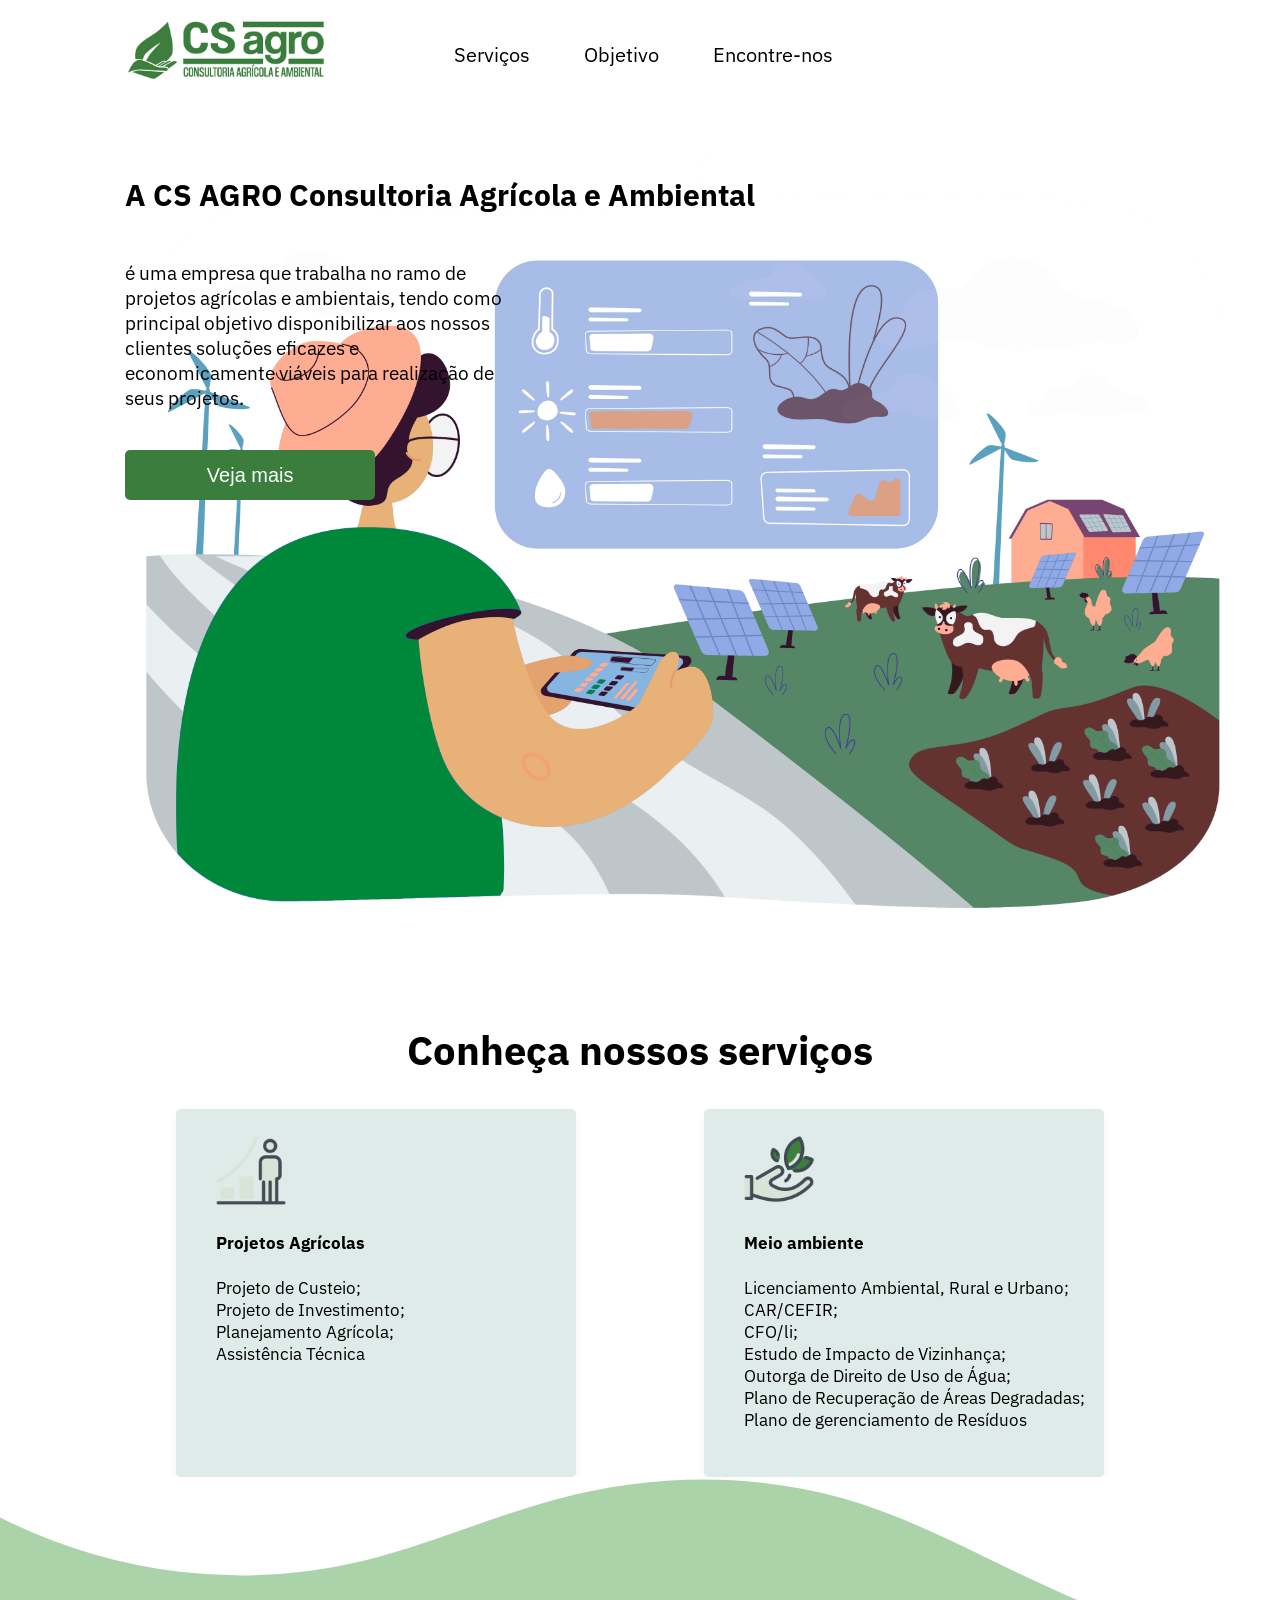
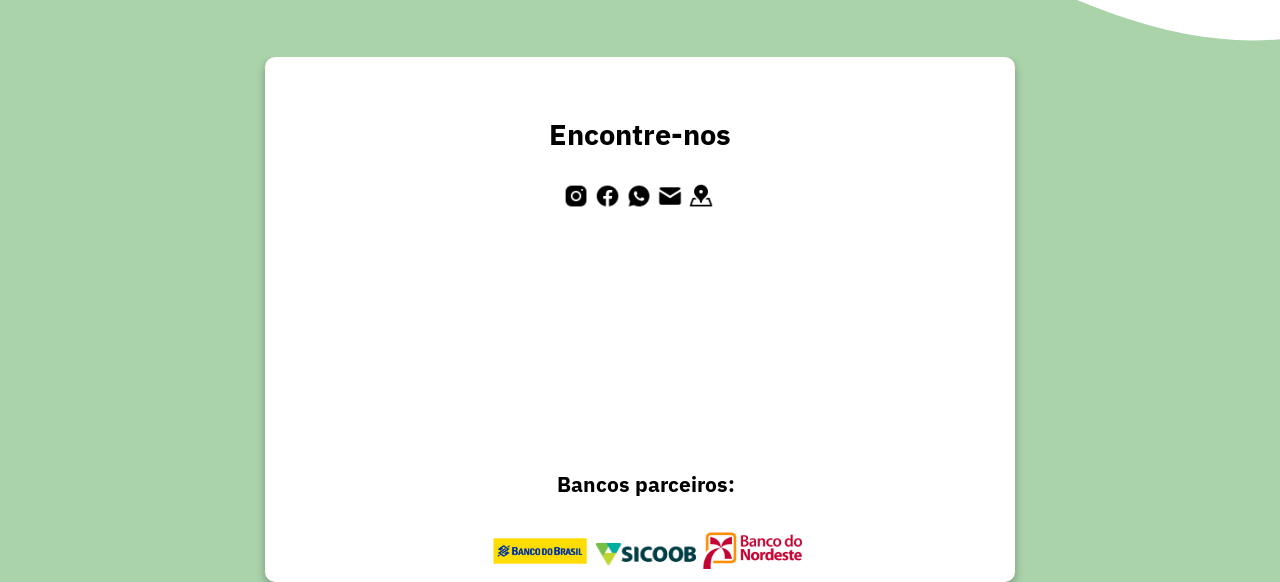
==== commit 7217d374: "12.11" ====
--- a/index.html
+++ b/index.html
@@ -28,130 +28,21 @@
                 <a href="#find">Encontre-nos</a>
             </div>
         </div>
-
         <nav>
-            <svg class="web" xmlns="http://www.w3.org/2000/svg" xmlns:xlink="http://www.w3.org/1999/xlink" data-name="Layer 1" width="900" height="500" viewBox="0 0 1144 727.23"><defs><linearGradient id="e9df2e8e-6999-41c4-9621-44bffc2f2623-319" x1="241.37" y1="811.22" x2="241.37" y2="492.1" gradientUnits="userSpaceOnUse"><stop offset="0" stop-color="gray" stop-opacity="0.25"/><stop offset="0.54" stop-color="gray" stop-opacity="0.12"/><stop offset="1" stop-color="gray" stop-opacity="0.1"/></linearGradient></defs><title>wind turbine</title><path d="M1172,547.72a244.4,244.4,0,0,1-6.85,57.75A228.14,228.14,0,0,1,1145.89,657,147.47,147.47,0,0,1,998.24,804.67H245.17A188.29,188.29,0,0,1,77.25,701.34a.08.08,0,0,1,0,0,187.1,187.1,0,0,1-20.11-84.68C38.72,583.66,28,544.19,28,501.75c0-115.43,79.24-209,177-209,3.46,0,6.9.13,10.31.36C276.65,171.32,415,86.39,575.74,86.39c98.82,0,189.15,32.08,258.35,85.08,25.44-16.71,54.73-26.25,85.9-26.25,97.75,0,177,93.58,177,209q0,11.08-1,21.86C1141.94,413.84,1172,476.63,1172,547.72Z" transform="translate(-28 -86.39)" fill="#3d7e3c" opacity="0.1"/><path d="M603.59,291.88c-1.18,6.48-5.17,20.16-18.06,19.82-9.84-.25-17.42-8.84-17.16-18.68l3.71-134,1.21-43.7s6.38-12.09,12.73,42.11l0,.2,17.64,128.52A18,18,0,0,1,603.59,291.88Z" transform="translate(-28 -86.39)" fill="#fff"/><rect x="548.06" y="218.5" width="18.94" height="40.51" fill="#fff"/><rect x="550.39" y="249.39" width="14.57" height="17.78" fill="#fff"/><path d="M586.05,157.64c-6.63-1.93-11.14-.46-14,1.39l1.21-43.7s6.38-12.09,12.73,42.11Z" transform="translate(-28 -86.39)" fill="#3d7e3c"/><path d="M595,317v28.4H576.06V317.56A25.6,25.6,0,0,1,595,317Z" transform="translate(-28 -86.39)" fill="#3d7e3c"/><path d="M639.59,407.29c-5.31-3.9-15.85-13.48-9.9-24.92,4.54-8.73,15.58-11.79,24.31-7.24l118.81,62.08,38.75,20.24s8.06,11-43.44-7l-.19-.06L644.68,409.89A18.28,18.28,0,0,1,639.59,407.29Z" transform="translate(-28 -86.39)" fill="#fff"/><rect x="608.15" y="356.23" width="18.94" height="40.51" transform="translate(-19.51 680.17) rotate(-64)" fill="#fff"/><rect x="592.72" y="359.16" width="14.57" height="17.78" transform="translate(1165.83 -96.27) rotate(116)" fill="#fff"/><path d="M767.93,450.38c4.64-5.12,5.3-9.82,4.88-13.17l38.75,20.24s8.06,11-43.44-7Z" transform="translate(-28 -86.39)" fill="#3d7e3c"/><path d="M620.79,388.56l-25.53-12.45,8.3-17,25,12.2A25.59,25.59,0,0,1,620.79,388.56Z" transform="translate(-28 -86.39)" fill="#3d7e3c"/><path d="M531.47,407.29c5.31-3.9,15.85-13.48,9.9-24.92-4.54-8.73-15.58-11.79-24.31-7.24L398.25,437.21,359.5,457.45s-8.06,11,43.44-7l.19-.06,123.25-40.49A18.28,18.28,0,0,0,531.47,407.29Z" transform="translate(-28 -86.39)" fill="#fff"/><rect x="533.19" y="367.01" width="40.51" height="18.94" transform="translate(-137.03 194.33) rotate(-26)" fill="#fff"/><rect x="563.77" y="359.16" width="14.57" height="17.78" transform="translate(623.52 -392.94) rotate(64)" fill="#fff"/><path d="M403.13,450.38c-4.64-5.12-5.3-9.82-4.88-13.17L359.5,457.45s-8.06,11,43.44-7Z" transform="translate(-28 -86.39)" fill="#3d7e3c"/><path d="M550.27,388.56l25.53-12.45-8.3-17-25,12.2A25.59,25.59,0,0,0,550.27,388.56Z" transform="translate(-28 -86.39)" fill="#3d7e3c"/><polygon points="574.57 717.37 537.42 717.37 549.22 279.84 562.77 279.84 574.57 717.37" fill="#fff"/><circle cx="557.53" cy="274.45" r="12.38" fill="#3d7e3c"/><path d="M878.67,268.82c-.79,4.38-3.49,13.63-12.21,13.4a12.19,12.19,0,0,1-11.62-12.63l2.52-90.66.81-29.56s4.32-8.18,8.62,28.49l0,.13,11.93,87A12.26,12.26,0,0,1,878.67,268.82Z" transform="translate(-28 -86.39)" fill="#fff"/><rect x="832.05" y="191.22" width="12.81" height="27.41" fill="#fff"/><rect x="833.62" y="212.12" width="9.86" height="12.03" fill="#fff"/><path d="M866.81,178c-4.49-1.3-7.54-.31-9.45.94l.81-29.56s4.32-8.18,8.62,28.49Z" transform="translate(-28 -86.39)" fill="#3d7e3c"/><path d="M872.86,285.8V305H860.05V286.19A17.29,17.29,0,0,1,872.86,285.8Z" transform="translate(-28 -86.39)" fill="#3d7e3c"/><path d="M903,346.89c-3.59-2.63-10.73-9.11-6.7-16.85a12.18,12.18,0,0,1,16.45-4.9l80.38,42,26.21,13.69s5.46,7.47-29.38-4.74l-.13,0-83.39-27.39A12.33,12.33,0,0,1,903,346.89Z" transform="translate(-28 -86.39)" fill="#fff"/><rect x="881.76" y="312.35" width="12.81" height="27.41" transform="translate(177.76 895.01) rotate(-64)" fill="#fff"/><rect x="871.32" y="314.33" width="9.86" height="12.03" transform="translate(1520.3 -413.17) rotate(116)" fill="#fff"/><path d="M989.86,376.05c3.14-3.46,3.59-6.64,3.3-8.91l26.21,13.69s5.46,7.47-29.38-4.74Z" transform="translate(-28 -86.39)" fill="#3d7e3c"/><path d="M890.31,334.23,873,325.8l5.61-11.51,16.93,8.25A17.35,17.35,0,0,1,890.31,334.23Z" transform="translate(-28 -86.39)" fill="#3d7e3c"/><path d="M829.88,346.89c3.59-2.63,10.73-9.11,6.7-16.85a12.18,12.18,0,0,0-16.45-4.9l-80.38,42-26.21,13.69s-5.46,7.47,29.38-4.74l.13,0,83.39-27.39A12.33,12.33,0,0,0,829.88,346.89Z" transform="translate(-28 -86.39)" fill="#fff"/><rect x="831.05" y="319.65" width="27.41" height="12.81" transform="translate(-85.44 316.93) rotate(-26)" fill="#fff"/><rect x="851.73" y="314.33" width="9.86" height="12.03" transform="translate(741.05 -676.43) rotate(64)" fill="#fff"/><path d="M743.05,376.05c-3.14-3.46-3.59-6.64-3.3-8.91l-26.21,13.69s-5.46,7.47,29.38-4.74Z" transform="translate(-28 -86.39)" fill="#3d7e3c"/><path d="M842.6,334.23l17.27-8.43-5.61-11.51-16.93,8.25A17.35,17.35,0,0,0,842.6,334.23Z" transform="translate(-28 -86.39)" fill="#3d7e3c"/><polygon points="849.99 528.74 824.73 533.18 832.83 232.73 842 232.73 849.99 528.74" fill="#fff"/><circle cx="838.46" cy="229.08" r="8.38" fill="#3d7e3c"/><path d="M305.51,268.82c-.79,4.38-3.49,13.63-12.21,13.4a12.18,12.18,0,0,1-11.61-12.63l2.51-90.66.81-29.56s4.32-8.18,8.62,28.49l0,.13,11.94,87A12.56,12.56,0,0,1,305.51,268.82Z" transform="translate(-28 -86.39)" fill="#fff"/><rect x="258.89" y="191.22" width="12.81" height="27.41" fill="#fff"/><rect x="260.46" y="212.12" width="9.86" height="12.03" fill="#fff"/><path d="M293.65,178c-4.48-1.3-7.54-.31-9.45.94l.81-29.56s4.32-8.18,8.62,28.49Z" transform="translate(-28 -86.39)" fill="#3d7e3c"/><path d="M299.7,285.8V305H286.89V286.19A17.29,17.29,0,0,1,299.7,285.8Z" transform="translate(-28 -86.39)" fill="#3d7e3c"/><path d="M329.87,346.89c-3.59-2.63-10.72-9.11-6.69-16.85a12.17,12.17,0,0,1,16.44-4.9l80.38,42,26.22,13.69s5.45,7.47-29.39-4.74l-.13,0-83.38-27.39A12.39,12.39,0,0,1,329.87,346.89Z" transform="translate(-28 -86.39)" fill="#fff"/><rect x="308.6" y="312.35" width="12.81" height="27.41" transform="translate(-144.14 379.86) rotate(-64)" fill="#fff"/><rect x="298.16" y="314.33" width="9.86" height="12.03" transform="translate(695.88 101.98) rotate(116)" fill="#fff"/><path d="M416.7,376.05c3.14-3.46,3.59-6.64,3.3-8.91l26.22,13.69s5.45,7.47-29.39-4.74Z" transform="translate(-28 -86.39)" fill="#3d7e3c"/><path d="M317.15,334.23l-17.27-8.43,5.62-11.51,16.92,8.25A17.31,17.31,0,0,1,317.15,334.23Z" transform="translate(-28 -86.39)" fill="#3d7e3c"/><path d="M256.72,346.89c3.6-2.63,10.73-9.11,6.7-16.85a12.18,12.18,0,0,0-16.45-4.9l-80.38,42-26.21,13.69s-5.46,7.47,29.38-4.74l.13,0,83.39-27.39A12.33,12.33,0,0,0,256.72,346.89Z" transform="translate(-28 -86.39)" fill="#fff"/><rect x="257.89" y="319.65" width="27.41" height="12.81" transform="translate(-143.45 65.67) rotate(-26)" fill="#fff"/><rect x="278.58" y="314.33" width="9.86" height="12.03" transform="translate(419.15 -161.28) rotate(64)" fill="#fff"/><path d="M169.89,376.05c-3.13-3.46-3.58-6.64-3.3-8.91l-26.21,13.69s-5.46,7.47,29.38-4.74Z" transform="translate(-28 -86.39)" fill="#3d7e3c"/><path d="M269.44,334.23l17.27-8.43-5.61-11.51-16.93,8.25A17.4,17.4,0,0,0,269.44,334.23Z" transform="translate(-28 -86.39)" fill="#3d7e3c"/><polygon points="276.83 528.74 251.69 528.74 259.68 232.73 268.84 232.73 276.83 528.74" fill="#fff"/><circle cx="265.3" cy="229.08" r="8.38" fill="#3d7e3c"/><path d="M1140.69,696A147.72,147.72,0,0,1,998.24,804.67H245.17A188.29,188.29,0,0,1,77.25,701.34a.08.08,0,0,1,0,0S186.4,550.36,469.87,649c235.34,81.89,343.89,4.45,374-24.21a33.26,33.26,0,0,1,24.5-9.08c57.67,2.73,257.44,16.71,272.35,80.27A0,0,0,0,0,1140.69,696Z" transform="translate(-28 -86.39)" fill="#fff"/><ellipse cx="209.13" cy="712.91" rx="121.92" ry="14.31" fill="#3d7e3c" opacity="0.1"/><path d="M298.16,786.53s-7.91-.93-13.06-4.77l-.39-.31a4.78,4.78,0,0,0,.67-1.53,7.7,7.7,0,0,1-.85-3.48,7.81,7.81,0,0,0-.68-3.3v-5.62s-1.71-1.82-1.88-6.45-.34-27.45-.34-27.45a10.73,10.73,0,0,1-.17-3.64c.17-2.64.17-3.63.17-3.63a10,10,0,0,1-.51-4.8c.51-2-1.2-4.3-1.2-4.3l2.56-12.56s1.42-43.39-2.71-56.47l0-.08s0-.11,0-.16c.35-8.44-4.77-22.49-1.87-32.24s3.24-11.91,3.24-11.91-12.78-32.08-16-39.68c-2.23-5.24-4.54-11-6.82-14.28q-.3-.43-.6-.81c-.11-.14-.22-.28-.33-.4a8.86,8.86,0,0,0,1.23-3.82c.18-2.36-.16-5.08,1.56-6.75a13.15,13.15,0,0,1,2.11-1.41,8.47,8.47,0,0,0,3.75-8.1c-.36-2.49-1.79-4.56-3.42-6.57A18.38,18.38,0,0,0,257,505.19h0c0-.31,0-.63,0-.94a10.53,10.53,0,0,0-2-6.39l.48.34c-.27-.24-.53-.47-.81-.7a5.65,5.65,0,0,0-1.34-1,25,25,0,0,0-26-1.35,14.51,14.51,0,0,0-5.07,4.51c-2.67,4.12-2,9.45-3.38,14.13-1.34,4.47-4.5,8.17-7.12,12.07s-4.81,8.52-3.82,13.08c.71,3.31,3.07,6.28,3,9.67a7.64,7.64,0,0,1-6.7,7.08l-.09,0a6.87,6.87,0,0,1-1,.08c3.18,2.19,7.13,3,11,3.51-.08.3-.16.6-.23.91C210.79,572,208,587,208,587s1.87,15.2-2.05,27.11-3.41,36.38-3.41,36.38,10.91-5.63,11.59-2,0,4.63,0,4.63,2.23,1.13,4.85,2.13l-.11,1.45-.48,6.5a7.25,7.25,0,0,0,.6,4c.94,1.82,0,6.78,0,6.78s-.8.5,0,2.82-.63,5.62-.63,5.62-1,12.4-1.13,15-3.41,10.09-3.41,10.09,2.9,3.63,0,4.13-3.24,5-3.24,5-3.41,2.81-3.41,3.8c0,0-15.34,15.55-18.92,41.17,0,0-3.58,3.31-3.07,6.45.29,1.78-.29,2.39-.85,2.59.63.08,1.32.49,1,2-.51,2.64-1.87,8.27-1.87,8.27l.24,0,0,0c-2.79,3.23-6.87,8.64-7.49,13.39q0,.3-.06.6l-1.54,3.47,13.47,6,1.19-1.82s6,6.78,12.79,8.26a17.2,17.2,0,0,0,3.57.39A31.52,31.52,0,0,0,216.69,809s4.94-6.11-7.85-7.27c0,0-7.49-8.6-6.81-12.24a35.92,35.92,0,0,0,.47-4.63q0-.51,0-1l.87.13.16-2.77a2.37,2.37,0,0,0,.51-1.66c0-1.15-1-1.32,0-2s1,0,1-1.65-.68-1.16.85-2.81-.17-4.63-.17-4.63,3.58-2.65,3.41-6.12,11.42-25.46,13.8-26.29,2.56-5.13,2.56-5.13,3.24.66,4.26,0,4.26-5.78,4.26-5.78,13-32.74,13.13-45.14l.85-2.81s4.95,6.45,4.26,11.08,3.78,7.93,3.78,7.93v14.06a41,41,0,0,1,.82,7.44c-.17,2.31,2,4.63,1.18,6.61s0,5.46,0,5.46-.18,4.63,0,5.95-.67,16.53,3.77,23.15c0,0,1.87,4.79,0,7.93s1.7,6.29,1.7,6.29-2.21,3.63,0,6.28a8.13,8.13,0,0,1,1.59,5.86c-.89,3.36-1.55,7.77-.06,10.84v.07l.4,4.72,13.06-1v-2.64s8.92,2.37,17.23,1.08c4.48-.69,8.78-2.45,11.41-6.21C307.2,792.15,312.48,783.06,298.16,786.53Z" transform="translate(-28 -86.39)" fill="url(#e9df2e8e-6999-41c4-9621-44bffc2f2623-319)"/><path d="M304.78,792.23c-2.54,3.75-6.69,5.5-11,6.19-8,1.28-16.63-1.08-16.63-1.08V800l-12.61,1-.39-4.7v-.08c-1.46-3.1-.79-7.58.09-10.95a39.8,39.8,0,0,1,1.56-4.68s10.86-9.22,14.48-2.3a11.21,11.21,0,0,0,3.19,3.64c5,3.82,12.61,4.75,12.61,4.75C309.88,783.18,304.78,792.23,304.78,792.23Z" transform="translate(-28 -86.39)" fill="#65617d"/><path d="M271.2,783.18s0,8.56,6.25,8.4,7.09-3.41,5.11-5.61a27,27,0,0,1-3.46-5.09Z" transform="translate(-28 -86.39)" opacity="0.1"/><path d="M217.38,809a29.7,29.7,0,0,1-10.71,2.2,16.8,16.8,0,0,1-3.45-.38c-6.58-1.49-12.34-8.24-12.34-8.24l-1.15,1.82-13-5.93L178.2,795l.06-.59c.6-4.73,4.54-10.12,7.24-13.34,1.47-1.75,2.58-2.85,2.58-2.85l15.64,2.3s.06,2,0,4.44a35.45,35.45,0,0,1-.46,4.61c-.65,3.62,6.58,12.18,6.58,12.18C222.15,802.93,217.38,809,217.38,809Z" transform="translate(-28 -86.39)" fill="#65617d"/><path d="M186.1,770.78a1.64,1.64,0,0,1-.82.06A2.42,2.42,0,0,1,186.1,770.78Z" transform="translate(-28 -86.39)" fill="#444053"/><path d="M203.72,780.55s.06,2,0,4.44l-18.4-3s.09-.35.22-.93c1.47-1.75,2.58-2.85,2.58-2.85Z" transform="translate(-28 -86.39)" opacity="0.1"/><path d="M283.44,781.89c-2.78,6.43-19.32,4.91-19.32,4.91a7.9,7.9,0,0,0,.09-1.57,39.8,39.8,0,0,1,1.56-4.68s10.86-9.22,14.48-2.3A11.21,11.21,0,0,0,283.44,781.89Z" transform="translate(-28 -86.39)" opacity="0.1"/><path d="M283.71,780.06c-1.64,7.4-19.59,5.76-19.59,5.76a8.51,8.51,0,0,0-1.48-6.26c-2.14-2.63,0-6.25,0-6.25s-3.46-3.13-1.64-6.26,0-7.9,0-7.9c-4.29-6.58-3.46-21.73-3.64-23s0-5.92,0-5.92-.81-3.46,0-5.44-1.3-4.28-1.14-6.58a42.58,42.58,0,0,0-.79-7.41v-14s-4.31-3.29-3.65-7.9-4.12-11-4.12-11l-.82,2.8c-.16,12.34-12.67,44.93-12.67,44.93s-3.13,5.11-4.12,5.77-4.11,0-4.11,0-.17,4.28-2.47,5.1-13.5,22.71-13.33,26.17-3.3,6.09-3.3,6.09,1.65,3,.17,4.61-.83,1.15-.83,2.8,0,1-1,1.64,0,.83,0,2a2.34,2.34,0,0,1-.5,1.64l-.15,2.77-19.27-3.09s1.32-5.6,1.81-8.24c.29-1.54-.38-1.95-1-2,.55-.2,1.11-.81.83-2.57-.5-3.13,3-6.42,3-6.42,3.46-25.52,18.27-41,18.27-41,0-1,3.29-3.78,3.29-3.78s.33-4.45,3.13-4.94,0-4.12,0-4.12,3.13-7.4,3.29-10,1.09-15,1.09-15,1.38-3.29.61-5.59,0-2.8,0-2.8.93-4.94,0-6.75a7.4,7.4,0,0,1-.58-3.95l.47-6.48.68-9.65S271.36,639,277,646.07a9,9,0,0,1,1.33,2.88c4,13,2.62,56.21,2.62,56.21l-2.47,12.51s1.65,2.31,1.16,4.28a10.17,10.17,0,0,0,.49,4.78s0,1-.17,3.62a11,11,0,0,0,.17,3.62s.16,22.71.33,27.32,1.81,6.42,1.81,6.42v5.6a8.09,8.09,0,0,1,.65,3.29A7.75,7.75,0,0,0,283.71,780.06Z" transform="translate(-28 -86.39)" fill="#444053"/><path d="M206.67,811.22a16.8,16.8,0,0,1-3.45-.38c-6.58-1.49-12.34-8.24-12.34-8.24l-1.15,1.82-13-5.93L178.2,795l.06-.59,13.44,6.85S202.43,806.4,206.67,811.22Z" transform="translate(-28 -86.39)" opacity="0.1"/><path d="M293.76,798.42c-8,1.28-16.63-1.08-16.63-1.08V800l-12.61,1-.39-4.7c4,.07,10.43.14,13.23-.08A61.41,61.41,0,0,1,293.76,798.42Z" transform="translate(-28 -86.39)" opacity="0.1"/><path d="M192.54,766.54a4.52,4.52,0,0,1,1.94.25,13.52,13.52,0,0,1,1.84,1.32,7.6,7.6,0,0,1,1.22.81c.48.47.68,1.17,1.16,1.64.88.87,2.33.67,3.5,1.09.13,0,.27.11.29.24s-.09.24-.2.32a1.92,1.92,0,0,1-1.9,0,7.64,7.64,0,0,1-1.59-1.2,10.75,10.75,0,0,0-3.09-1.92c-1.55-.61-4.25-.78-5.23-2.3C190.94,766.44,191.94,766.55,192.54,766.54Z" transform="translate(-28 -86.39)" opacity="0.1"/><path d="M191.22,770a4.72,4.72,0,0,1,1,.41l1.69.85a6.26,6.26,0,0,1-3.45-.77,9.93,9.93,0,0,1-1.09-.52A5.58,5.58,0,0,1,191.22,770Z" transform="translate(-28 -86.39)" opacity="0.1"/><path d="M193.45,772.88a4.5,4.5,0,0,1,1.1.09,5.47,5.47,0,0,1,1.74,1,6.8,6.8,0,0,0,4.36,1.51,1.9,1.9,0,0,1-1,.17h-3.54a4.7,4.7,0,0,1-2.64-.61c-.6-.29-3.08-1-3.1-1.83S192.85,772.88,193.45,772.88Z" transform="translate(-28 -86.39)" opacity="0.1"/><path d="M274,777.08a19.71,19.71,0,0,0,3.26.09,6.23,6.23,0,0,0,3.22-1c.95-.73.75-1.48-.46-1.53a8.63,8.63,0,0,0-3.25.8,9.86,9.86,0,0,0-1.52.77C275,776.32,274.18,777.09,274,777.08Z" transform="translate(-28 -86.39)" opacity="0.1"/><path d="M277.94,778.88c-.1.4-.52.62-.9.77a10.32,10.32,0,0,1-2.9.64c-.25,0-.95,0-.86-.39s1.13-.27,1.38-.3A25,25,0,0,0,277.94,778.88Z" transform="translate(-28 -86.39)" opacity="0.1"/><path d="M268.06,778.23a6.69,6.69,0,0,1,4,.79.2.2,0,0,1,.08.1.1.1,0,0,1,0,.09,1.37,1.37,0,0,1-1.34.72,6.26,6.26,0,0,1-1.56-.39,8.08,8.08,0,0,0-2.58-.39,6.51,6.51,0,0,1-1.17,0c-1.16-.2-.78-.67.11-.77A23.49,23.49,0,0,1,268.06,778.23Z" transform="translate(-28 -86.39)" opacity="0.1"/><path d="M222.84,713.55a10.18,10.18,0,0,0-5.62-1.84A8,8,0,0,1,222.84,713.55Z" transform="translate(-28 -86.39)" opacity="0.1"/><path d="M221.3,706.91a8.11,8.11,0,0,1,4.2,1.2l-1.52-.42a14.34,14.34,0,0,0-2.81-.59c-.55-.05-1.1,0-1.65-.06s-1.25-.16-1.87-.18C218.86,706.92,220.08,706.85,221.3,706.91Z" transform="translate(-28 -86.39)" opacity="0.1"/><path d="M226.25,710.07c.46.09,1,.29,1.1.76,0-.28-3.26-1.2-3.66-1.33-.67-.24-2.82-1.18-3.31-.53C222.27,709.48,224.31,709.67,226.25,710.07Z" transform="translate(-28 -86.39)" opacity="0.1"/><path d="M230.83,695.45a13.79,13.79,0,0,0,5.67-3.64,4.5,4.5,0,0,1-2.09,3.7,11.78,11.78,0,0,1-4.13,1.54,18.2,18.2,0,0,0-4.24,1.27c-.65.33-2.68,2.25-3.32,2.15-.81-.12.48-1.4.78-1.63C225.64,697.17,228.35,696.43,230.83,695.45Z" transform="translate(-28 -86.39)" opacity="0.1"/><path d="M271.16,716.8c-.7-.24-9.2,1.41-8.68-.24.32-1,3.08-.64,3.77-.61A17.45,17.45,0,0,1,271.16,716.8Z" transform="translate(-28 -86.39)" opacity="0.1"/><path d="M262,520a18.76,18.76,0,1,1-5.66-13.43A18.62,18.62,0,0,1,262,520Z" transform="translate(-28 -86.39)" fill="#fbbebe"/><path d="M252.93,527.73s-6.09,17.78-2.63,21.4-24.86,5.76-24.86,5.76,11.85-21.23,10.7-26.5S252.93,527.73,252.93,527.73Z" transform="translate(-28 -86.39)" fill="none" stroke="#6c63ff" stroke-miterlimit="10"/><path d="M278.29,649c0,.43,0,.84,0,1.24-.33,8.4-15.31,25.35-18.77,22.55s-27-8.4-27-8.4-3.46-5.43-7.08-5.43a18.51,18.51,0,0,1-5.95-1.54l.68-9.65S271.36,639,277,646.07A9,9,0,0,1,278.29,649Z" transform="translate(-28 -86.39)" opacity="0.1"/><path d="M278.28,648.71c-.17,4.21-4,10.56-8.23,15.5s-8.81,8.44-10.54,7a16.62,16.62,0,0,0-4.08-1.93c-7.79-2.87-22.91-6.47-22.91-6.47s-3.46-5.43-7.08-5.43-10.53-3.62-10.53-3.62.66-1,0-4.61-11.19,2-11.19,2-.5-24.36,3.29-36.22,2-27,2-27,2.71-14.92,5.65-26.71c1.77-7.07,3.63-13,5.05-13.94,3.79-2.47,23.54,0,23.54,0s8.23.16,11.36,1a5,5,0,0,1,2.37,1.93c.19.26.39.53.58.82,2.2,3.3,4.44,9,6.59,14.21,3.13,7.57,15.48,39.5,15.48,39.5s-.33,2.14-3.13,11.85S278.61,640.32,278.28,648.71Z" transform="translate(-28 -86.39)" fill="#65617d"/><path d="M264.12,658.42l5.93,5.78s5.43,18.74-1.65,17.1-13-12-13-12Z" transform="translate(-28 -86.39)" fill="#fbbebe"/><path d="M279.1,606.24c-14-.16-17.61-19.75-17.61-19.75s-1-19.42-2.8-23c-1-2-1.45-6.92-1.65-10.92,2.2,3.3,4.43,9,6.59,14.21C266.76,574.31,279.1,606.24,279.1,606.24Z" transform="translate(-28 -86.39)" opacity="0.1"/><path d="M279.6,604.76C265.6,604.6,262,585,262,585s-1-19.42-2.8-23c-1-2-1.45-6.92-1.65-10.92,2.2,3.3,4.44,9,6.59,14.21C267.25,572.83,279.6,604.76,279.6,604.76Z" transform="translate(-28 -86.39)" fill="#65617d"/><path d="M254.54,556.44s-4.12-11.19-10.87,0-6.91,25.35-6.91,25.35l-1.15,30.94s2.14,4.12,2.06,6.42,4,8.89,4,8.89,1,13,4.77,15.14l3.62,10.7s.17,7.08,2.64,9.88,1.17,7.12,1.17,7.12l14.63-5.12s-1.65.59,0-3.83-1-10.19-1-10.19-9.38-20.41-10.53-23.37-2.8-6.42-2.14-9.88.13-40.16,1-45.75S254.54,556.44,254.54,556.44Z" transform="translate(-28 -86.39)" opacity="0.1"/><path d="M256.06,554.89s-4.12-11.19-10.87,0-6.91,25.35-6.91,25.35l-1.15,30.94s2.14,4.12,2.06,6.42,4,8.89,4,8.89,1,13,4.77,15.14l3.62,10.7s.17,7.08,2.64,9.88,1.18,7.12,1.18,7.12l14.62-5.13s-1.65.6,0-3.82-1-10.19-1-10.19-9.38-20.41-10.53-23.37-2.8-6.42-2.14-9.88.14-40.16,1-45.76S256.06,554.89,256.06,554.89Z" transform="translate(-28 -86.39)" fill="#444053"/><path d="M256.34,651.68a5.53,5.53,0,0,1,1.79.53c.45.24.84.59,1.28.84a3.57,3.57,0,0,0,1.69.46c-.66,0-1.32.07-2,.08a3.5,3.5,0,0,1-1.21-.15,4.92,4.92,0,0,1-1-.67,5.39,5.39,0,0,0-1.31-.72c-.35-.15-.73-.2-.88-.56A10.17,10.17,0,0,1,256.34,651.68Z" transform="translate(-28 -86.39)" opacity="0.1"/><path d="M261.91,656.1c.62,0,1.24-.14,1.87-.18a15.39,15.39,0,0,1,2.71.14,7.63,7.63,0,0,1-4.28.76,2.56,2.56,0,0,0-1.29,0c-.46.19-1.79,1.7-1.91.36S261.15,656.13,261.91,656.1Z" transform="translate(-28 -86.39)" opacity="0.1"/><path d="M254.34,500.25,252,498.51a4.5,4.5,0,0,1,.74.33,5.46,5.46,0,0,1,1.34,1.05c.26.22.52.46.77.69Z" transform="translate(-28 -86.39)" opacity="0.1"/><path d="M257,550.23a5.82,5.82,0,0,1-2,2.44,4.1,4.1,0,0,1-1.76.68,6.88,6.88,0,0,1-2.66-.28,32.84,32.84,0,0,1-3.23-1,53.35,53.35,0,0,0-6.35-2.16c-3.29-.75-7.12-.48-9.48,1.92-2.07,2.11-2.58,5.39-4.65,7.5-2.77,2.82-7.31,2.65-11.24,2.1l-.92-.13c1.77-7.07,3.63-13,5.05-13.94,3.79-2.47,23.54,0,23.54,0s8.23.16,11.36,1A5,5,0,0,1,257,550.23Z" transform="translate(-28 -86.39)" opacity="0.1"/><path d="M224.46,520a18.76,18.76,0,0,1,31.86-13.43v0c.06,3.27-.65,6.62.27,9.77.85,2.93,3,5.29,4.94,7.73A18.76,18.76,0,0,1,224.46,520Z" transform="translate(-28 -86.39)" opacity="0.1"/><path d="M254.8,499.6a23.42,23.42,0,0,0-27.21-3.06,14.09,14.09,0,0,0-4.9,4.49c-2.58,4.11-1.92,9.41-3.27,14.07-1.28,4.45-4.34,8.13-6.87,12s-4.64,8.49-3.69,13c.69,3.3,3,6.26,2.92,9.63a7.47,7.47,0,0,1-7.23,7.1c3.18,2.25,7.15,3,11,3.55s8.46.72,11.24-2.11c2.07-2.1,2.58-5.39,4.65-7.49,2.36-2.41,6.19-2.68,9.48-1.92s6.32,2.35,9.58,3.2a7.07,7.07,0,0,0,2.66.27c2.81-.38,4.44-3.5,4.66-6.32.18-2.35-.16-5.06,1.51-6.72a12.74,12.74,0,0,1,2-1.41,8.51,8.51,0,0,0,3.61-8.06c-.77-5.58-6.81-9.06-8.39-14.47-.92-3.14-.21-6.49-.27-9.76s-1.29-7-4.37-8.1" transform="translate(-28 -86.39)" fill="#444053"/><path d="M264.68,529.85c-.78-5.58-6.82-9.06-8.4-14.47-.92-3.14-.21-6.49-.26-9.76a10.72,10.72,0,0,0-2-6.36l.46.34q-.37-.36-.78-.69a5.28,5.28,0,0,0-1.29-1c-.28-.21-.57-.4-.85-.59l.45.41-.46-.34a10.7,10.7,0,0,1,2,6.36c0,3.26-.66,6.62.26,9.76,1.58,5.41,7.62,8.89,8.4,14.47a8.53,8.53,0,0,1-3.62,8.06,12.55,12.55,0,0,0-2,1.41c-1.66,1.66-1.33,4.37-1.51,6.72-.22,2.82-1.85,5.94-4.65,6.32a7.12,7.12,0,0,1-2.67-.27c-3.26-.85-6.29-2.45-9.58-3.2s-7.11-.49-9.48,1.92c-2.07,2.1-2.58,5.38-4.65,7.49-2.77,2.83-7.31,2.65-11.23,2.11a34.47,34.47,0,0,1-7.56-1.74,6.37,6.37,0,0,1-1,.08c3.18,2.25,7.15,3,11,3.55s8.46.72,11.23-2.11c2.07-2.1,2.58-5.39,4.65-7.49,2.37-2.41,6.2-2.68,9.48-1.92s6.32,2.35,9.58,3.2a7.12,7.12,0,0,0,2.67.27c2.8-.38,4.43-3.5,4.65-6.32.18-2.35-.15-5.06,1.51-6.72a13.21,13.21,0,0,1,2-1.41A8.52,8.52,0,0,0,264.68,529.85Z" transform="translate(-28 -86.39)" opacity="0.1"/></svg>
             <div id="#quemsomos">
+                <img class="Img" src="./images/analyzing.png">
                 <h2>A CS AGRO Consultoria Agrícola e Ambiental</h2>
                 <p>é uma empresa que trabalha no ramo de projetos agrícolas e
                     ambientais, tendo como principal objetivo disponibilizar aos nossos clientes soluções eficazes e
                     economicamente viáveis para realização de seus projetos.</p>
-                 <div class="button">  
-                <form method="get" action="https://www.instagram.com/csagro_consultoria/">
-                    <input type="submit" value="Conheça mais">
-                </form>
+                <div class="button">
+                    <form method="get" action="https://www.instagram.com/csagro_consultoria/">
+                        <input type="submit" value="Veja mais">
+                    </form>
+
                 </div>
-                <svg class="mobile" xmlns="http://www.w3.org/2000/svg" data-name="Layer 1" width="280" height="300"
-                viewBox="0 0 886 654.3011" xmlns:xlink="http://www.w3.org/1999/xlink">
-                <title>environment1</title>
-                <path
-                    d="M534.69721,566.28435s117.66268-14.11952,158.84462-36.47543,347.10492-32.94555,347.10492,36.47543S688.83533,666.29763,688.83533,666.29763L504.10491,655.708Z"
-                    transform="translate(-157 -122.59945)" fill="#fbbebe" />
-                <path
-                    d="M534.69721,566.28435s117.66268-14.11952,158.84462-36.47543,347.10492-32.94555,347.10492,36.47543S688.83533,666.29763,688.83533,666.29763L504.10491,655.708Z"
-                    transform="translate(-157 -122.59945)" opacity="0.1" />
-                <path
-                    d="M568.81939,553.34145l-24.70916,71.77424L157,629.8222V523.92578s148.255-34.12218,265.91766,38.82869C422.91766,562.75447,561.75963,546.28169,568.81939,553.34145Z"
-                    transform="translate(-157 -122.59945)" fill="#3d7e3c" />
-                <path
-                    d="M568.81939,553.22576,544.11023,625,157,629.70651V523.81009s148.255-34.12217,265.91766,38.82869C422.91766,562.63878,561.75963,546.166,568.81939,553.22576Z"
-                    transform="translate(-157 -122.59945)" opacity="0.1" />
-                <path
-                    d="M1011.40421,523.33747c0,4.01013-8.99291,6.98746-9.87713,10.85578-.877,3.837,4.466,9.67153,2.7754,13.33593a72.56315,72.56315,0,0,1-6.17161,10.73274c-2.21493,3.17137-9.05694,2.70824-11.86227,5.68227a94.31858,94.31858,0,0,1-8.71239,7.57632c-2.97685,2.47558-7.00983,2.995-10.3949,5.27405-3.21855,2.16694-2.82908,10.11566-6.38943,12.089-3.40209,1.88559-8.60988.3689-12.30036,2.0638-3.54222,1.6268-5.41036,7.51078-9.19734,8.94966-3.65224,1.38768-8.17251.79041-12.03369,1.99233-3.737,1.16328-7.91819.97444-11.834,1.95379-3.8025.951-6.70671,6.651-10.66232,7.41945-3.854.74876-8.3706-1.24829-12.35568-.68116-3.89167.55383-8.41763-4.37162-12.421-3.9988-3.91842.36491-7.61086,2.64509-11.62382,2.8293-3.93486.18062-7.825,1.91354-11.839,1.91354-4.01326,0-8.155,3.76516-12.0891,3.58461-4.01286-.18416-7.64576-5.89119-11.56409-6.25606-4.00373-.37281-8.7793,5.58855-12.67133,5.03469-3.98495-.56708-7.14123-6.40236-10.99514-7.15107-3.95666-.76866-9.06677,3.40179-12.87023,2.45052-3.9163-.97949-6.24086-7.76777-9.97832-8.93124-3.86105-1.20193-8.64707.42607-12.29918-.96161-3.78762-1.43918-8.40158-1.20794-11.94434-2.83511-3.69044-1.695-6.33948-5.70566-9.74152-7.59135-3.56035-1.97344-5.20212-6.86749-8.42064-9.03457-3.38534-2.2794-8.543-1.98843-11.52-4.46441-3.143-2.614-9.03152-2.75028-11.684-5.56266-2.80531-2.97446-3.94048-7.96872-6.15524-11.14054-2.3325-3.34045,2.24541-10.40268.61691-13.93333-1.68988-3.66373-8.75561-5.15233-9.63228-8.98856a56.43529,56.43529,0,0,1-1.38412-12.20727c0-4.01013,6.04275-7.07505,6.927-10.94337.87705-3.837-3.5706-9.34765-1.88-13.012,1.62909-3.53111,1.4209-8.95885,3.75419-12.29969,2.21492-3.17137,7.74247-4.41466,10.54781-7.38869,2.65244-2.81195,7.39972-3.59649,10.54257-6.21012,2.97685-2.47558,2.59756-9.94153,5.98263-12.22058,3.21855-2.16693,7.71233-3.15553,11.27269-5.12883,3.40209-1.88559,8.2166-1.568,11.90708-3.26286,3.54222-1.62681,9.09051,1.57878,12.87749.1399,3.65223-1.38768,6.61443-4.42066,10.47561-5.62258,3.737-1.16327,5.49295-10.03477,9.40878-11.01411,3.8025-.951,8.48123.62756,12.43684-.14094,3.854-.74875,9.03982,6.25065,13.0249,5.68353,3.89167-.55383,6.80233-9.89764,10.80568-10.27046,3.91843-.36492,8.33653,4.4746,12.34949,4.29039,3.93486-.18061,7.88586,2.65493,11.89989,2.65493,4.01325,0,8.012-3.89163,11.9461-3.71108,4.01286.18417,7.55113,5.3271,11.46946,5.692,4.00373.37281,8.91865-7.44985,12.81068-6.896,3.98495.56708,7.06419,6.61418,10.91811,7.36288,3.95665.76866,8.91232-2.98574,12.71579-2.03447,3.9163.97948,6.27257,7.40675,10.01,8.57021,3.861,1.20194,6.23986,5.73621,9.892,7.12389,3.78763,1.43917,10.82321-5.29424,14.366-3.66707,3.69044,1.695,6.878,4.62825,10.28005,6.51394,3.56035,1.97344,9.22033.981,12.43884,3.14809,3.38534,2.2794,4.21769,8.39757,7.1947,10.87355,3.143,2.614,8.32722,3.401,10.97967,6.21338,2.80531,2.97446,3.195,8.304,5.40974,11.47584,2.33251,3.34045,2.25969,7.96873,3.88819,11.49938,1.68988,3.66373,6.20167,6.43485,7.07833,10.27108C1008.78607,514.895,1011.40421,519.32831,1011.40421,523.33747Z"
-                    transform="translate(-157 -122.59945)" fill="#3f3d56" />
-                <path
-                    d="M587.64542,596.87665S720.60425,528.63229,806.498,554.51808s205.90969-18.826,220.02921-3.52988,34.12218,180.0239-135.31208,189.43692-314.15936-28.23905-314.15936-28.23905Z"
-                    transform="translate(-157 -122.59945)" fill="#fbbebe" />
-                <path
-                    d="M556.33394,589.60871S608.8247,586.287,606.47145,605.113s-4.70651,164.72776-18.826,168.25764-125.89907,3.52988-171.78752,3.52988H157V551.32636s183.55378-10.9278,275.33068,34.96064C432.33068,586.287,542.67187,584.694,556.33394,589.60871Z"
-                    transform="translate(-157 -122.59945)" fill="#3d7e3c" />
-                <path
-                    d="M802.23938,236.77869a27.04128,27.04128,0,0,0-23.30891,16.29741c-5.82841,14.08872,1.67611,30.638,12.94175,40.91165s25.737,16.146,38.88553,23.86474c17.6606,10.3676,33.5301,24.75954,42.36669,43.23381s9.77646,41.35854-.61056,59.00773c-9.64093,16.38147-27.17132,26.18572-43.89076,35.22786"
-                    transform="translate(-157 -122.59945)" fill="none" stroke="#3f3d56" stroke-miterlimit="10" />
-                <path
-                    d="M849.30446,150.88493a27.0413,27.0413,0,0,0-23.30892,16.29742c-5.82841,14.08871,1.67611,30.638,12.94175,40.91164s25.73705,16.146,38.88553,23.86474c17.66061,10.3676,33.5301,24.75955,42.3667,43.23382s9.77645,41.35853-.61057,59.00772c-9.64092,16.38147-27.17132,26.18572-43.89076,35.22786"
-                    transform="translate(-157 -122.59945)" fill="none" stroke="#3f3d56" stroke-miterlimit="10" />
-                <path
-                    d="M1004.05062,170.64a27.04127,27.04127,0,0,0-28.40774-1.38242c-13.23342,7.57224-17.43052,25.25222-14.81179,40.27235s10.46668,28.52256,16.13823,42.67515c7.61783,19.00927,11.35579,40.10422,7.03358,60.12177s-17.58823,38.688-36.60588,46.28493c-17.65163,7.05125-37.51521,4.072-56.271.98658"
-                    transform="translate(-157 -122.59945)" fill="none" stroke="#3f3d56" stroke-miterlimit="10" />
-                <ellipse cx="710.6826" cy="211.88941" rx="28.23904" ry="13.71611" fill="#57b894" />
-                <ellipse cx="707.15272" cy="209.53616" rx="28.23904" ry="13.71611" fill="none" stroke="#3f3d56"
-                    stroke-miterlimit="10" />
-                <ellipse cx="771.8672" cy="200.12315" rx="28.23904" ry="13.71611" fill="#57b894" />
-                <ellipse cx="768.33732" cy="197.76989" rx="28.23904" ry="13.71611" fill="none" stroke="#3f3d56"
-                    stroke-miterlimit="10" />
-                <ellipse cx="781.28021" cy="251.89473" rx="28.23904" ry="13.71611" fill="#57b894" />
-                <ellipse cx="777.75033" cy="249.54147" rx="28.23904" ry="13.71611" fill="none" stroke="#3f3d56"
-                    stroke-miterlimit="10" />
-                <ellipse cx="775.39708" cy="122.46577" rx="28.23904" ry="13.71611" fill="#57b894" />
-                <ellipse cx="771.8672" cy="120.11252" rx="28.23904" ry="13.71611" fill="none" stroke="#3f3d56"
-                    stroke-miterlimit="10" />
-                <ellipse cx="704.79947" cy="114.22939" rx="28.23904" ry="13.71611" fill="#57b894" />
-                <ellipse cx="701.26959" cy="111.87613" rx="28.23904" ry="13.71611" fill="none" stroke="#3f3d56"
-                    stroke-miterlimit="10" />
-                <ellipse cx="736.56839" cy="84.81372" rx="28.23904" ry="13.71611" fill="#57b894" />
-                <ellipse cx="733.03851" cy="82.46046" rx="28.23904" ry="13.71611" fill="none" stroke="#3f3d56"
-                    stroke-miterlimit="10" />
-                <ellipse cx="805.98938" cy="90.69685" rx="28.23904" ry="13.71611" fill="#57b894" />
-                <ellipse cx="802.4595" cy="88.3436" rx="28.23904" ry="13.71611" fill="none" stroke="#3f3d56"
-                    stroke-miterlimit="10" />
-                <ellipse cx="857.76096" cy="129.52554" rx="28.23904" ry="13.71611" fill="#57b894" />
-                <ellipse cx="854.23108" cy="127.17228" rx="28.23904" ry="13.71611" fill="none" stroke="#3f3d56"
-                    stroke-miterlimit="10" />
-                <ellipse cx="675.3838" cy="61.28118" rx="28.23904" ry="13.71611" fill="#57b894" />
-                <ellipse cx="671.85392" cy="58.92793" rx="28.23904" ry="13.71611" fill="none" stroke="#3f3d56"
-                    stroke-miterlimit="10" />
-                <ellipse cx="693.0332" cy="16.56936" rx="28.23904" ry="13.71611" fill="#57b894" />
-                <ellipse cx="689.50332" cy="14.21611" rx="28.23904" ry="13.71611" fill="none" stroke="#3f3d56"
-                    stroke-miterlimit="10" />
-                <ellipse cx="856.58433" cy="49.51491" rx="28.23904" ry="13.71611" fill="#57b894" />
-                <ellipse cx="853.05445" cy="47.16166" rx="28.23904" ry="13.71611" fill="none" stroke="#3f3d56"
-                    stroke-miterlimit="10" />
-                <ellipse cx="596.5498" cy="157.76458" rx="28.23904" ry="13.71611" fill="#57b894" />
-                <ellipse cx="593.01992" cy="155.41133" rx="28.23904" ry="13.71611" fill="none" stroke="#3f3d56"
-                    stroke-miterlimit="10" />
-                <ellipse cx="694.20983" cy="150.70482" rx="28.23904" ry="13.71611" fill="#57b894" />
-                <ellipse cx="690.67995" cy="148.35157" rx="28.23904" ry="13.71611" fill="none" stroke="#3f3d56"
-                    stroke-miterlimit="10" />
-                <ellipse cx="822.46215" cy="161.29446" rx="28.23904" ry="13.71611" fill="#57b894" />
-                <ellipse cx="818.93227" cy="158.94121" rx="28.23904" ry="13.71611" fill="none" stroke="#3f3d56"
-                    stroke-miterlimit="10" />
-                <ellipse cx="754.2178" cy="166.00097" rx="28.23904" ry="13.71611" fill="#57b894" />
-                <ellipse cx="750.68792" cy="163.64771" rx="28.23904" ry="13.71611" fill="none" stroke="#3f3d56"
-                    stroke-miterlimit="10" />
-                <ellipse cx="758.9243" cy="48.33828" rx="28.23904" ry="13.71611" fill="#57b894" />
-                <ellipse cx="755.39442" cy="45.98503" rx="28.23904" ry="13.71611" fill="none" stroke="#3f3d56"
-                    stroke-miterlimit="10" />
-                <ellipse cx="637.73174" cy="121.28915" rx="28.23904" ry="13.71611" fill="#57b894" />
-                <ellipse cx="634.20186" cy="118.93589" rx="28.23904" ry="13.71611" fill="none" stroke="#3f3d56"
-                    stroke-miterlimit="10" />
-                <ellipse cx="654.20452" cy="174.23736" rx="28.23904" ry="13.71611" fill="#57b894" />
-                <ellipse cx="650.67463" cy="171.8841" rx="28.23904" ry="13.71611" fill="none" stroke="#3f3d56"
-                    stroke-miterlimit="10" />
-                <g opacity="0.3">
-                    <ellipse cx="806.26874" cy="387.36508" rx="14.7942" ry="6.40684"
-                        transform="translate(-82.2221 779.58806) rotate(-60.79941)" fill="#57b894" />
-                    <ellipse cx="804.40702" cy="388.44307" rx="14.7942" ry="6.40684"
-                        transform="translate(-84.11655 778.515) rotate(-60.79941)" fill="none" stroke="#3f3d56"
-                        stroke-miterlimit="10" />
-                </g>
-                <g opacity="0.3">
-                    <ellipse cx="948.03219" cy="414.81604" rx="6.40684" ry="14.7942"
-                        transform="translate(-150.30628 722.00638) rotate(-48.17218)" fill="#57b894" />
-                    <ellipse cx="947.38726" cy="412.76369" rx="6.40684" ry="14.7942"
-                        transform="translate(-148.99179 720.84216) rotate(-48.17218)" fill="none" stroke="#3f3d56"
-                        stroke-miterlimit="10" />
-                </g>
-                <g opacity="0.3">
-                    <ellipse cx="816.24999" cy="340.68855" rx="6.40684" ry="14.7942"
-                        transform="translate(-138.9674 599.1163) rotate(-48.17218)" fill="#57b894" />
-                    <ellipse cx="815.60505" cy="338.6362" rx="6.40684" ry="14.7942"
-                        transform="translate(-137.65292 597.95208) rotate(-48.17218)" fill="none" stroke="#3f3d56"
-                        stroke-miterlimit="10" />
-                </g>
-            </svg>
             </div>
-            
+
         </nav>
     </header>
 
@@ -204,80 +95,58 @@
             </svg>
         </div>
     </div>
-
     <footer>
         <div class="footerContainer" id="find">
             <h3>Encontre-nos</h3>
             <div class="socialsGrid">
                 <ul class="socialsList">
-                    <li><a href="https://www.instagram.com/csagro_consultoria/"><img
-                                src="./images/socials/ig.png">Instagram</a></li>
-                    <li><a href="https://www.facebook.com/"><img src="./images/socials/facebook.png">Facebook</a></li>
+                    <li><a href="https://www.instagram.com/csagro_consultoria/"><img src="./images/socials/ig.png"></a>
+                    </li>
+                    <li><a href="https://www.facebook.com/"><img src="./images/socials/facebook.png"></a></li>
                     <li><a href="https://api.whatsapp.com/send?phone=5573998114448"><img
-                                src="./images/socials/whatsapp.png">Whatsapp</a></li>
-                    <li><a href="mailto:csagroconsultoria@gmail.com"><img src="./images/socials/email.png">E-mail</a>
+                                src="./images/socials/whatsapp.png"></a></li>
+                    <li><a href="mailto:csagroconsultoria@gmail.com"><img src="./images/socials/email.png"></a>
                     </li>
+                    <li> <a
+                            href="https://www.google.com/maps/place/Av.+Manoel+Ribeiro+Carneiro,+101,+Itabela+-+BA,+45848-000,+Brasil/@-16.577909,-39.557899,3627m/data=!3m1!1e3!4m5!3m4!1s0x735d8b9ec4dc03d:0x66bb54d1f54dc1a7!8m2!3d-16.5779094!4d-39.557899?hl=pt-BR">
+                            <img src="./images/socials/address.png"></a></li>
                 </ul>
                 <div class="mapa1">
                     <div class="mapouter">
-                        <div class="gmap_canvas"><iframe width="450" height="200" id="gmap_canvas"
-                                src="https://maps.google.com/maps?q=Av.%20Manoel%20Carneiro,%20101%20A,%20Itabela-BA&t=&z=15&ie=UTF8&iwloc=&output=embed"
+                        <div class="gmap_canvas"><iframe width="500" height="200" id="gmap_canvas"
+                                src="https://maps.google.com/maps?q=Av.%20Manoel%20Ribeiro%20Carneiro,%20101&t=&z=13&ie=UTF8&iwloc=&output=embed"
                                 frameborder="0" scrolling="no" marginheight="0" marginwidth="0"></iframe><a
-                                href="https://www.online-timer.net"></a><br>
+                                href="https://2piratebay.org"></a><br>
                             <style>
                                 .mapouter {
                                     position: relative;
                                     text-align: right;
                                     height: 200px;
-                                    width: 450px;
+                                    width: 500px;
                                 }
-                            </style><a href="https://www.embedgooglemap.net"></a>
+                            </style><a href="https://www.embedgooglemap.net">make google maps responsive</a>
                             <style>
                                 .gmap_canvas {
                                     overflow: hidden;
                                     background: none !important;
                                     height: 200px;
-                                    width: 450px;
+                                    width: 500px;
                                 }
+
+                                <div class="map-responsive"><iframe src="/"width="600"height="450"frameborder="0"style="border:0"allowfullscreen></iframe></div>
                             </style>
                         </div>
                     </div>
-                </div>
-                <div class="mapa2">
-                    <div class="mapouter">
-                        <div class="gmap_canvas"><iframe width="250" height="200" id="gmap_canvas"
-                                src="https://maps.google.com/maps?q=Av.%20Manoel%20Carneiro,%20101%20A,%20Itabela-BA.&t=&z=13&ie=UTF8&iwloc=&output=embed"
-                                frameborder="0" scrolling="no" marginheight="0" marginwidth="0"></iframe><a
-                                href="https://123movies-to.org">123 movies</a><br>
-                            <style>
-                                .mapouter {
-                                    position: relative;
-                                    text-align: right;
-                                    height: 200px;
-                                    width: 250px;
-                                }
-                            </style><a href="https://www.embedgooglemap.net">google map html embed</a>
-                            <style>
-                                .gmap_canvas {
-                                    overflow: hidden;
-                                    background: none !important;
-                                    height: 200px;
-                                    width: 250px;
-                                }
-                            </style>
-                        </div>
+                    <div class="bancos">
+                        <h5>Bancos parceiros:</h5>
+                        <img src="./images/bancos/bb2.png">
+                        <img src="./images/bancos/sicoob.png">
+                        <img src="./images/bancos/bdnordeste.png">
                     </div>
+
                 </div>
             </div>
-        </div>
-        <div class="bancos">
-            <h5>Bancos parceiros:</h5>
-            <img src="./images/bancos/bb2.png">
-            <img src="./images/bancos/sicoob.png">
-            <img src="./images/bancos/bdnordeste.png">
-        </div>
     </footer>
-
     <script>
         function myFunction() {
             var x = document.getElementById("myLinks");
--- a/style.css
+++ b/style.css
@@ -35,14 +35,21 @@
     position: relative;
     margin: auto;
     margin-top: 60px;
-    margin-left: 9vw;
+    margin-left: 9vw;  
+    margin-right: 100px;
     width: 90vw;
-    height: 700px;
-    max-width: 100%;
+    height: auto;
+    max-width: 1900px;
     overflow: hidden;
     padding-left: 10px;
-    margin-right: 100px;
-    box-sizing: border-box;
+    box-sizing: border-box;
+}
+
+nav img{
+    display: inline-block;
+    position: relative;
+    width: 75em;
+    float: right;
 }
 
 .mobile{
@@ -55,17 +62,26 @@
 }
 
 nav h2{
+    position: absolute;
+    left: 10px;
     font-size: 30px;
     text-align: left;
 }
 
 nav p{
+    top: 90px;
+    position: absolute;
     font-size: 1.2em;
     max-width: 20em;
     text-align: left;
     padding-bottom: 20px;
     float: left;
 
+}
+
+form{
+    position: absolute;
+    top: 300px;
 }
 
 nav button a{
@@ -119,7 +135,6 @@
     text-align: left;
     display: inline-flex;
     align-items: center;
-
 }
 
 .gridArticle li{
@@ -127,10 +142,13 @@
     font-size: 1.05em;
 }
 
+.gridArticle ul{
+}
+
 .card1{
-    background: rgb(235, 241, 235);
-    box-sizing: border-box;
-    margin: 10vw;
+    background: #DFEBE9;
+    box-sizing: border-box;
+    margin: 0;
     text-align: left;
     width: 25em;
     height: 23em;
@@ -141,7 +159,7 @@
 }
 
 .card2{
-    background: rgb(235, 241, 235);
+    background: #DFEBE9;
     box-sizing: border-box;
     text-align: left;
     width: 25em;
@@ -149,9 +167,8 @@
     box-shadow: 0 4px 8px 0 rgba(0, 0, 0, 0.048);
     border-radius: 5px;
     padding-right: 2%;
-    overflow: hidden;
     padding-top: 10px;
-    margin: 10vw;
+    margin-left: 10vw;
 }
 
 .card1:hover{
@@ -213,7 +230,6 @@
     min-width: 100px;
     max-width: 100px;
     height: auto;
-    padding: 20px;
 }
 
 .svg{
@@ -229,17 +245,17 @@
 
 footer h3{
     text-align: center;
-    padding-top: 0;
-    padding: 3em;
+    padding-top: 2em;
     margin-top: 0;
+    padding-top: ;
 }
 
 .footerContainer{
     box-sizing: border-box;
-    width: 40em;
+    width: 30em;
     max-width: 100%;
     background: white;
-    height: 600px;
+    height: 21em;
     margin: auto;
     border-radius: 10px;
     box-shadow: 0 4px 8px 0 rgba(0, 0, 0, 0.295);
@@ -252,31 +268,38 @@
 }
 
 .socialsGrid{
-    display: flex;
-    flex-wrap: wrap;
-    align-items: center;
-    justify-content: center;
+    display: table; 
+    margin: auto;
+    padding-right: 1.5em;
+    text-align: center;
+    box-sizing: border-box;
+}
+
+.socialsGrid li{
+    display: inline-block;
 }
 
 .socialsGrid ul{
+    display: table; 
+    margin: auto;
     list-style: none;
     text-decoration: none;
-    left: 10px;
-    display: inline-block;
+    padding-bottom: 20px;
+}
+
+.mapa1{
+    display: table; 
+    margin: auto;
+    padding-left: 2em;
+    text-align: center;
+    box-sizing: border-box;
+
 }
 
 .socialsList a{
     color: black;
     text-decoration: none;
     font-size: 0.7em;
-}
-
-.socialsList a:hover{
-    color: #3D7E3C;
-}
-
-.socialsList:visited{
-    color: white;
 }
 
 .socialsList img{
@@ -284,12 +307,12 @@
     padding-right: 5px;
 }
 
-.mapa1{
-    margin-left: 15%;
-}
-
-.mapa2{
-    display: none;
+
+@media screen and (max-width: 1100px){
+    nav img{
+        opacity: 20%;
+        width: 100%;
+    }
 }
 
 @media screen and (max-width: 800px) {
@@ -341,6 +364,10 @@
 
 .grid a.icon:hover {
     background: none;
+}
+
+.mapa1{
+    display: none;
 }
 
 .card1{
@@ -375,13 +402,6 @@
     padding-top: 2em;
 }
 
-.mapa1{
-    display: none;
-}
-
-.mapa2{
-    display: inline-block;
-}
 
 .footerContainer{
     width: 15em;
@@ -393,27 +413,3 @@
     box-shadow: 0 4px 8px 0 rgba(0, 0, 0, 0.295);
     padding-bottom: 100px;
 }
-
-.socialsList li{
-    align-items: center;
-}
-
-.socialsList a{
-    color: black;
-    text-decoration: none;
-    font-size: 0.7em;
-}
-
-.web{
-    display: none;
-}
-
-.mobile{
-    display: flex;
-    position: absolute;
-    opacity: 70%;
-    float: left;
-    width: ;
-}
-
-}
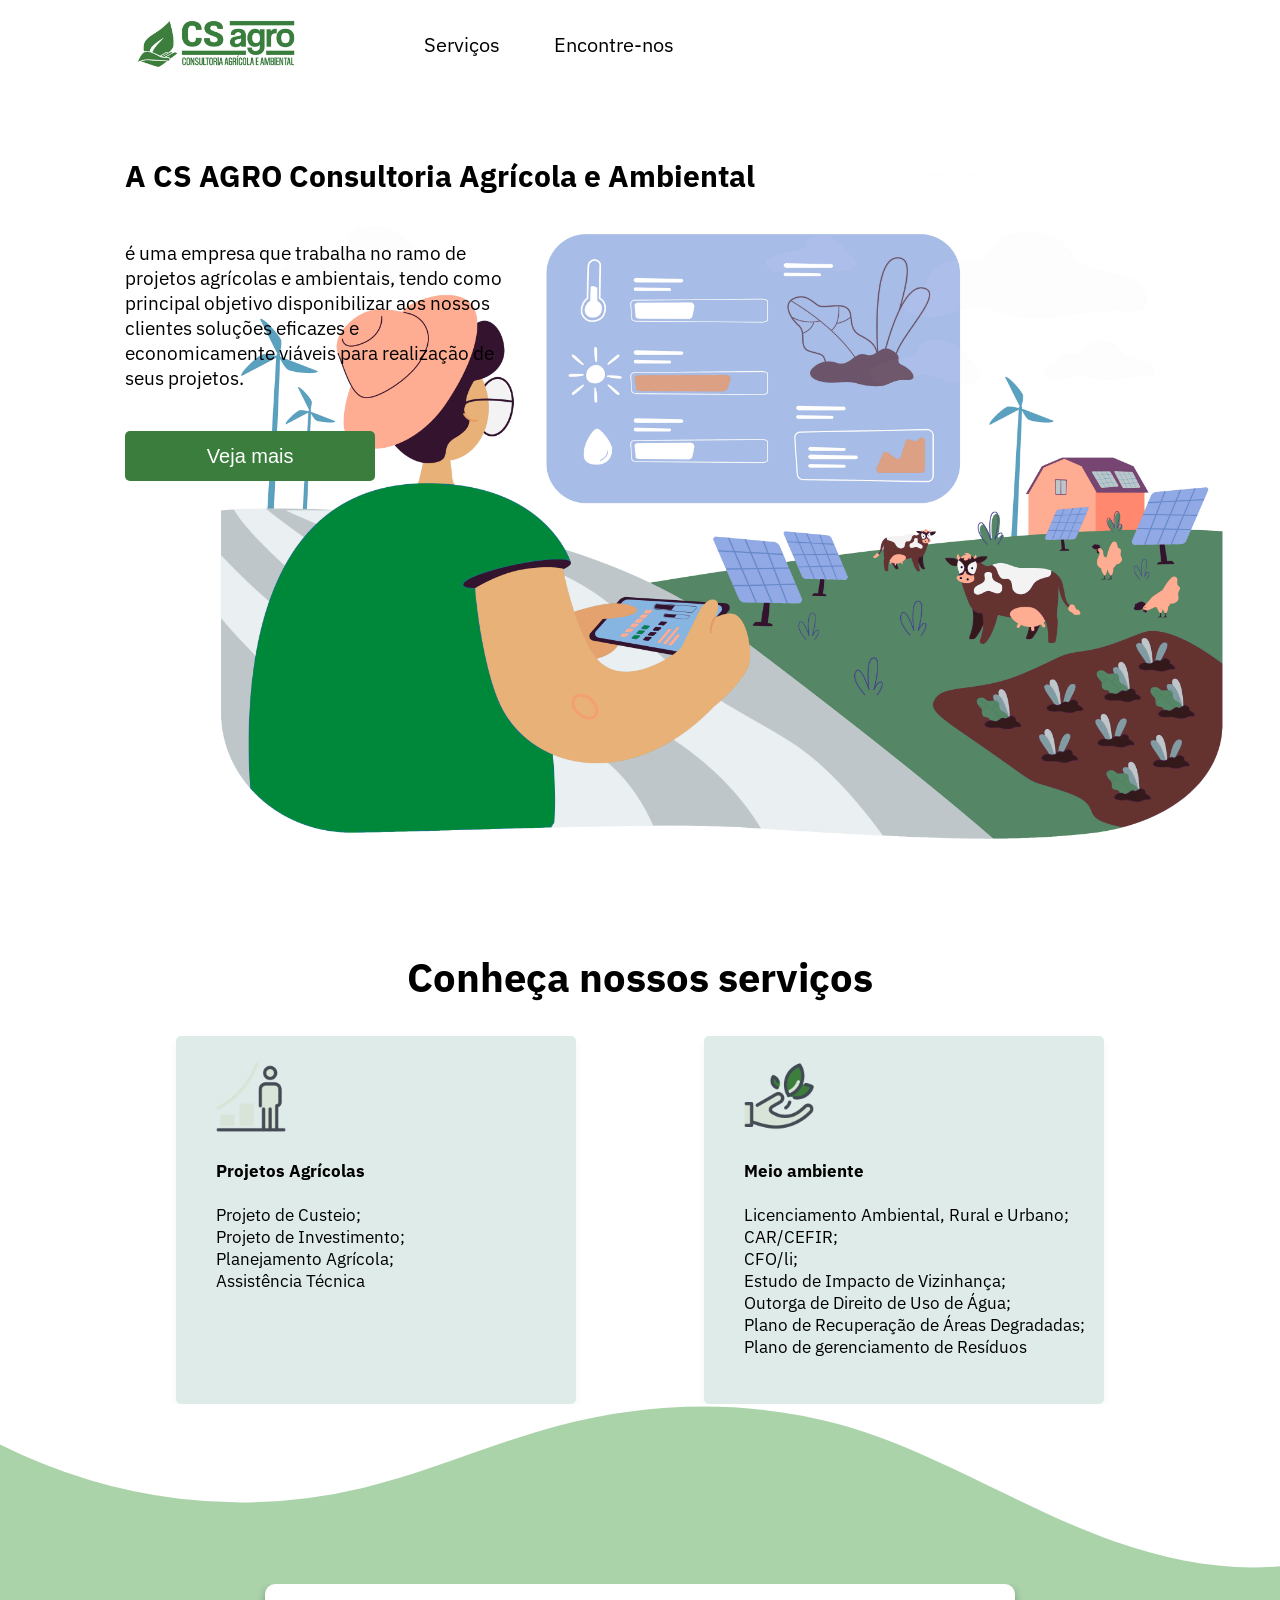
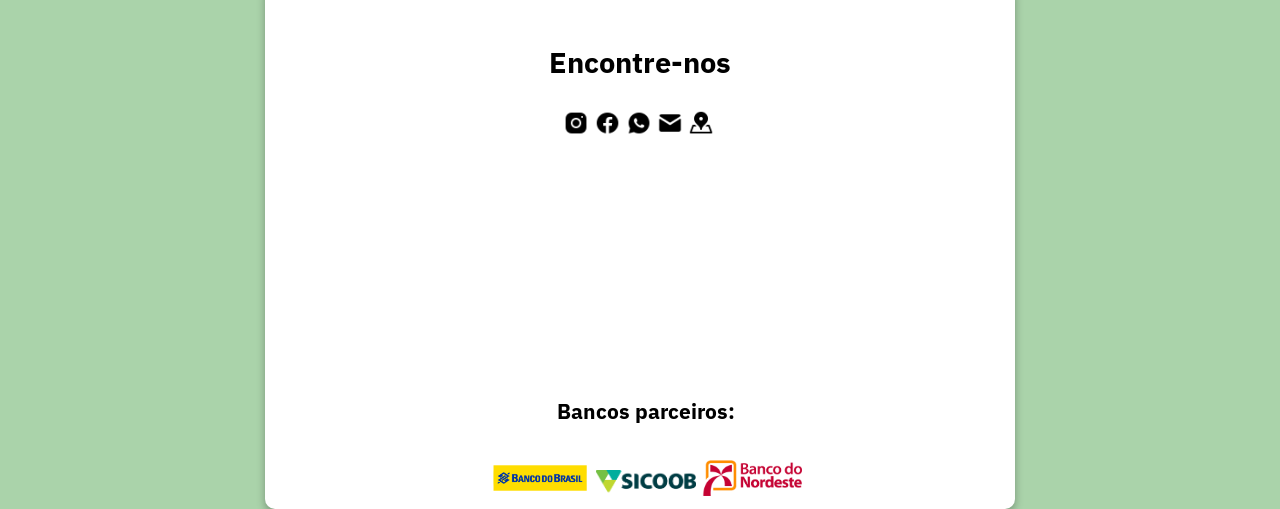
==== commit 781833c3: "12.11.21" ====
--- a/index.html
+++ b/index.html
@@ -7,27 +7,30 @@
     <meta name="viewport" content="width=device-width, initial-scale=1.0">
     <link rel="icon" href="./images/smalllogopng.png">
     <link rel="stylesheet" type="text/css" href="style.css">
-    <link rel="stylesheet" href="https://cdnjs.cloudflare.com/ajax/libs/font-awesome/4.7.0/css/font-awesome.min.css">
     <link rel="preconnect" href="https://fonts.googleapis.com">
     <link rel="preconnect" href="https://fonts.gstatic.com" crossorigin>
     <link href="https://fonts.googleapis.com/css2?family=IBM+Plex+Sans&display=swap" rel="stylesheet">
-    <title>CS AGRO</title>
+    <title>CS AGRO Consultoria</title>
     <link rel="icon" href="./images/smalllogopng.png">
 
 </head>
 
 <body>
     <header>
+
+        
         <div class="grid">
-            <a href="javascript:void(0);" class="icon" onclick="myFunction()">
                 <img src="/images/logo.jpg">
             </a>
             <div id="myLinks">
                 <a href="#servicos">Serviços</a>
-                <a href="#objetivo">Objetivo</a>
                 <a href="#find">Encontre-nos</a>
             </div>
         </div>
+
+
+
+
         <nav>
             <div id="#quemsomos">
                 <img class="Img" src="./images/analyzing.png">
@@ -132,8 +135,6 @@
                                     height: 200px;
                                     width: 500px;
                                 }
-
-                                <div class="map-responsive"><iframe src="/"width="600"height="450"frameborder="0"style="border:0"allowfullscreen></iframe></div>
                             </style>
                         </div>
                     </div>
@@ -147,16 +148,6 @@
                 </div>
             </div>
     </footer>
-    <script>
-        function myFunction() {
-            var x = document.getElementById("myLinks");
-            if (x.style.display === "block") {
-                x.style.display = "none";
-            } else {
-                x.style.display = "block";
-            }
-        }
-    </script>
 
 </body>
 
--- a/style.css
+++ b/style.css
@@ -18,6 +18,7 @@
     width: 10em;
     margin-left: 6vw;
     margin-right: 6vw;
+    padding-left: 60px;
 }
 
 .grid a{
@@ -48,7 +49,7 @@
 nav img{
     display: inline-block;
     position: relative;
-    width: 75em;
+    width: 70em;
     float: right;
 }
 
@@ -309,65 +310,60 @@
 
 
 @media screen and (max-width: 1100px){
-    nav img{
-        opacity: 20%;
-        width: 100%;
-    }
-}
-
-@media screen and (max-width: 800px) {
+.Img{
+    position: relative;
+    display: none;
+}
+}
+
+@media screen and (max-width: 1100px) {
 .gridArticle{
         display: inline-block;
     }
-
-.grid{
+.grid img{
+    padding-left: 0;
+}
+nav{
+    position: relative;
+    margin: auto;
+    margin-left: 0;
+    height: 700px;
     overflow: hidden;
-    padding-top: 10%;
-    margin-left: 35%;
-    text-align: center;
-}
-
-.grid #myLinks {
-    display: none;
+    box-sizing: border-box;
+}
+
+nav h2{
+    top: 90px;
+    left: 10px;
+    font-size: 30px;
+    text-align: left;
+}
+
+nav p{
+    top: 200px;
+    position: relative;
+    font-size: 1.2em;
+    max-width: 20em;
+    text-align: left;
+}
+
+form{
+    position: relative;
+    left: 16%;
 }
 
 .grid a{
-    padding: 14px 16px;
-    text-decoration: none;
-    font-size: 17px;
-    display: block;
-    margin: 10px;
-}
-
-.grid a.icon {
-    position: absolute;
-    right: 10%;
-    left: 10%;
-    top: 0;
-  }
-
-.grid img{
-    width: 8em;
-}
-
-nav{
-    position: relative;
-    margin: auto;
-    margin-top: 60px;
-    margin-left: 9vw;
-    width: 90vw;
-    height: 700px;
-    max-width: 80%;
-    overflow: hidden;
-    box-sizing: border-box;
-}
-
-.grid a.icon:hover {
-    background: none;
+    font-size: 100%;
 }
 
 .mapa1{
     display: none;
+}
+
+.gridArticle li{
+    list-style: none;
+    font-size: 0.9em;
+    padding-right: 15px;
 }
 
 .card1{
@@ -405,10 +401,10 @@
 
 .footerContainer{
     width: 15em;
+    height: 8em;
     margin: auto;
     max-width: 100%;
     background: rgba(255, 255, 255, 0.946);
-    height: auto;
     border-radius: 15px;
     box-shadow: 0 4px 8px 0 rgba(0, 0, 0, 0.295);
     padding-bottom: 100px;
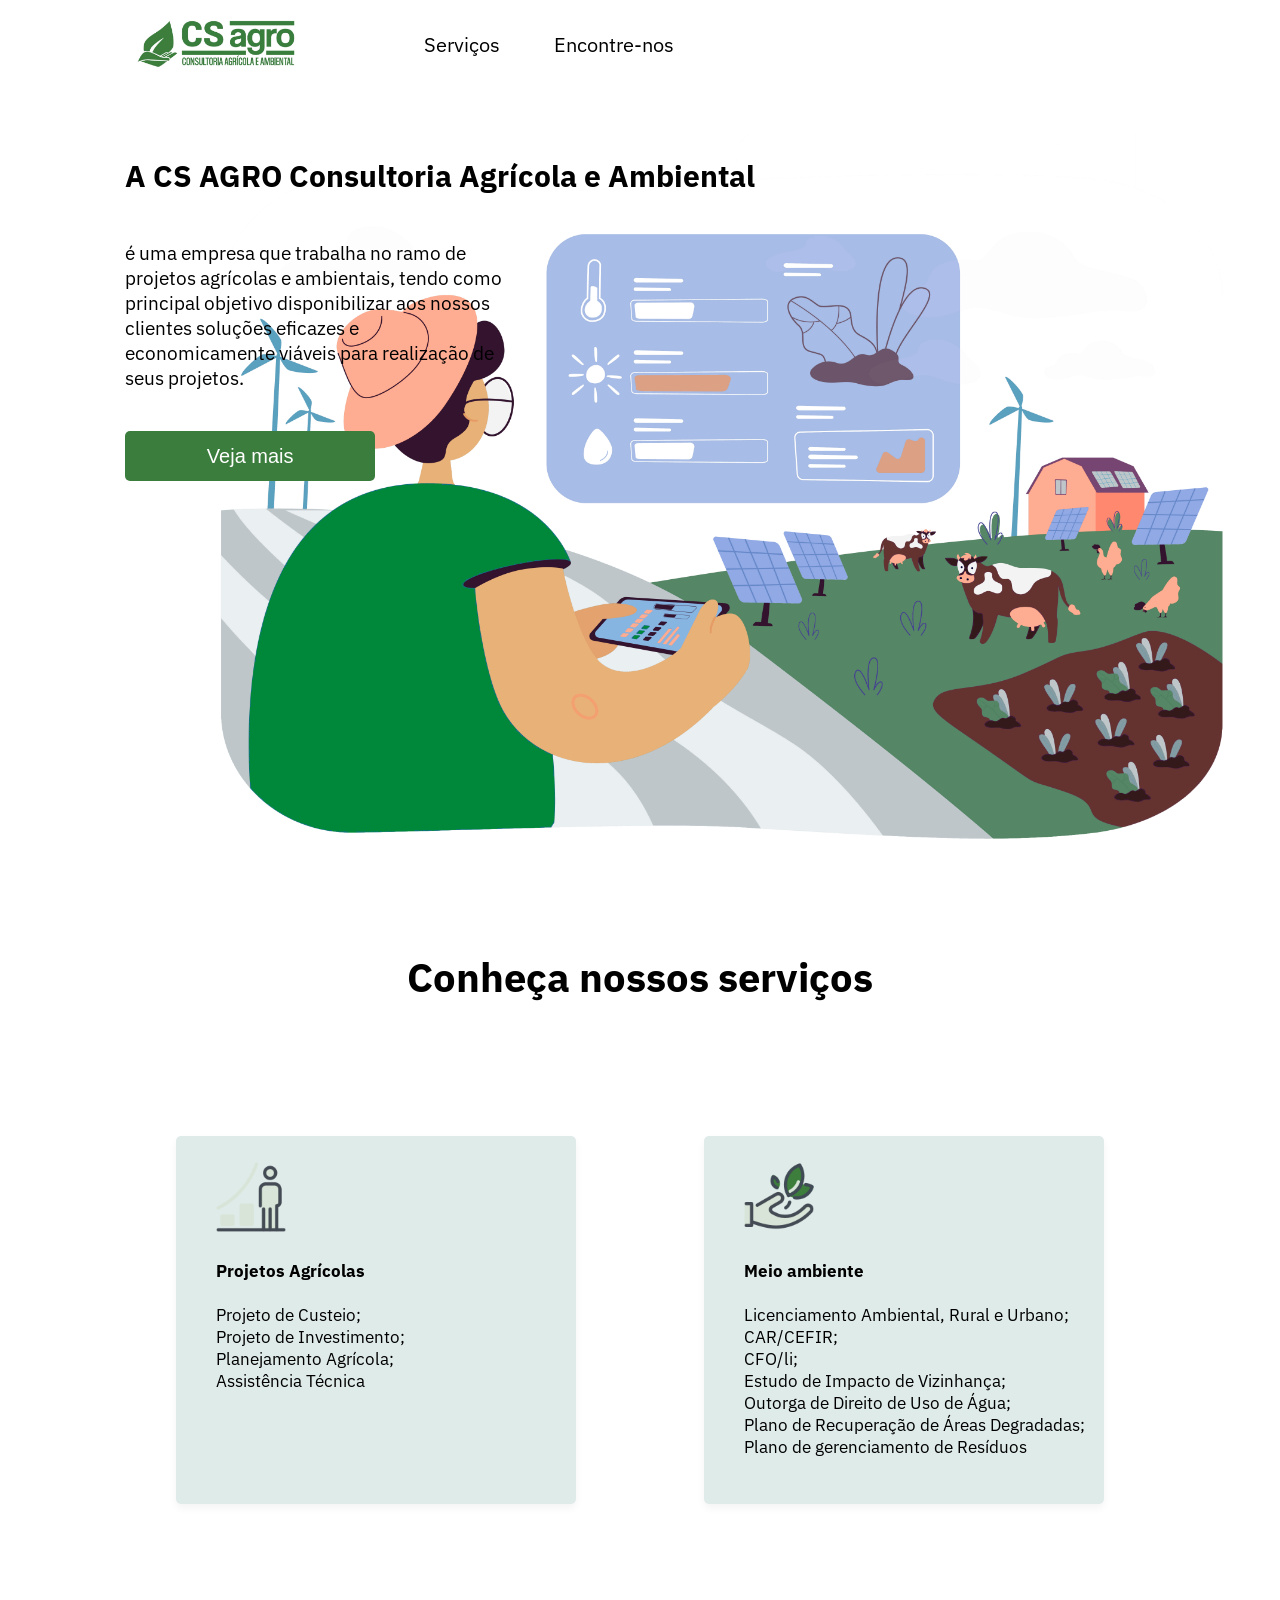
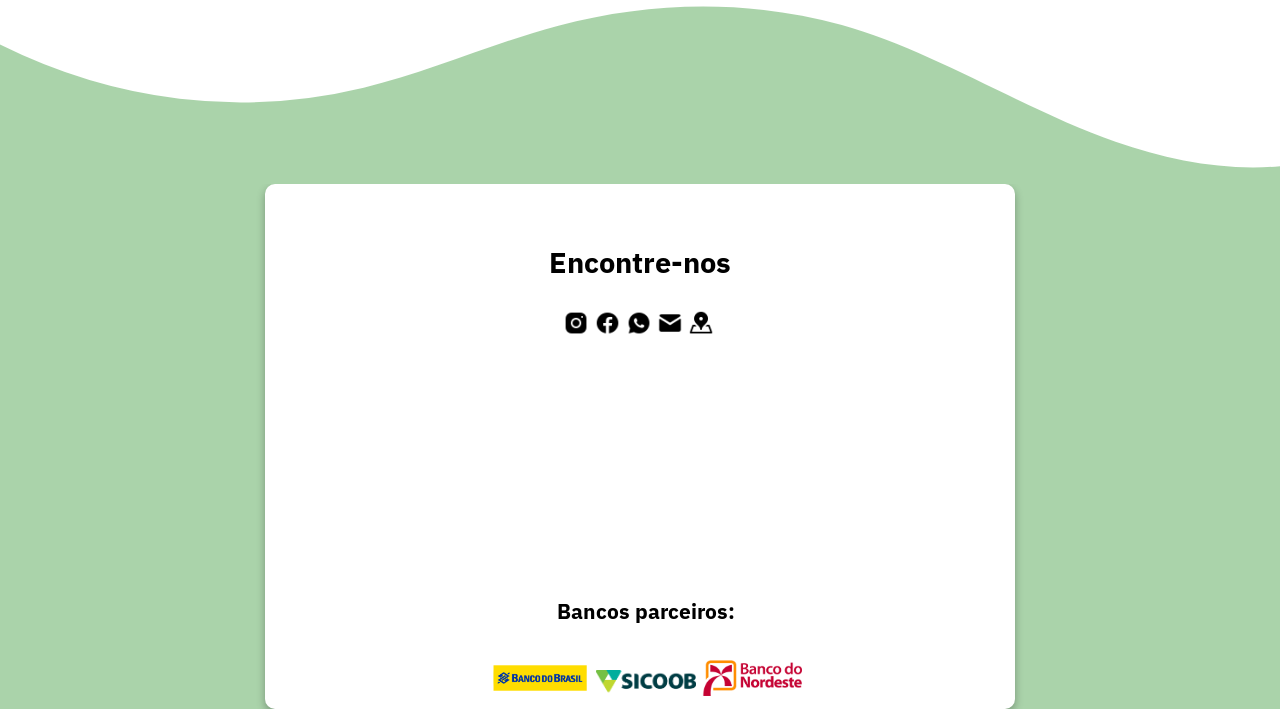
==== commit 01199c01: "12.11.21" ====
--- a/index.html
+++ b/index.html
@@ -17,8 +17,6 @@
 
 <body>
     <header>
-
-        
         <div class="grid">
                 <img src="/images/logo.jpg">
             </a>
@@ -27,10 +25,6 @@
                 <a href="#find">Encontre-nos</a>
             </div>
         </div>
-
-
-
-
         <nav>
             <div id="#quemsomos">
                 <img class="Img" src="./images/analyzing.png">
--- a/style.css
+++ b/style.css
@@ -120,11 +120,13 @@
 article{
     max-width: 1900px;
     text-align: center;
+    padding-bottom: 100px;
 }
 
 article h1{
     font-size: 40px;
     font-weight: 1000;
+    padding-bottom: 100px;
 }
 
 ul img{
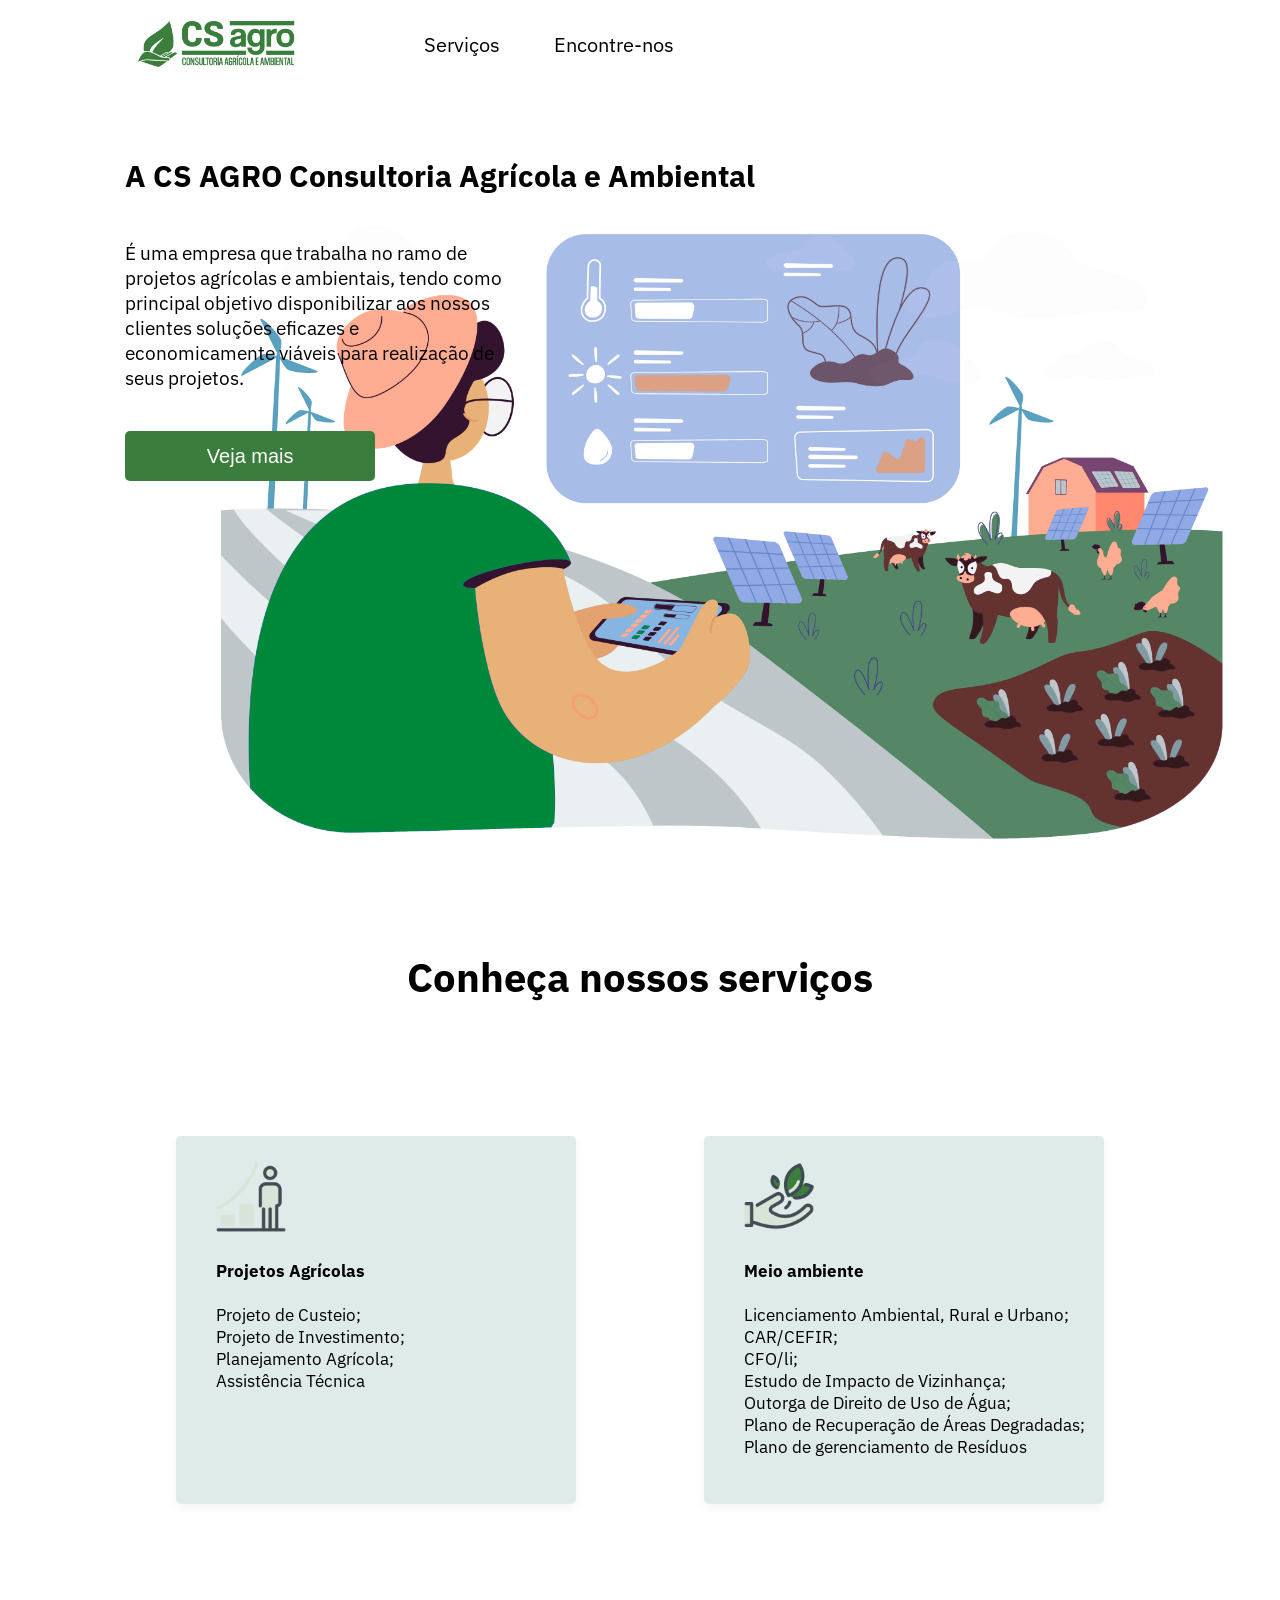
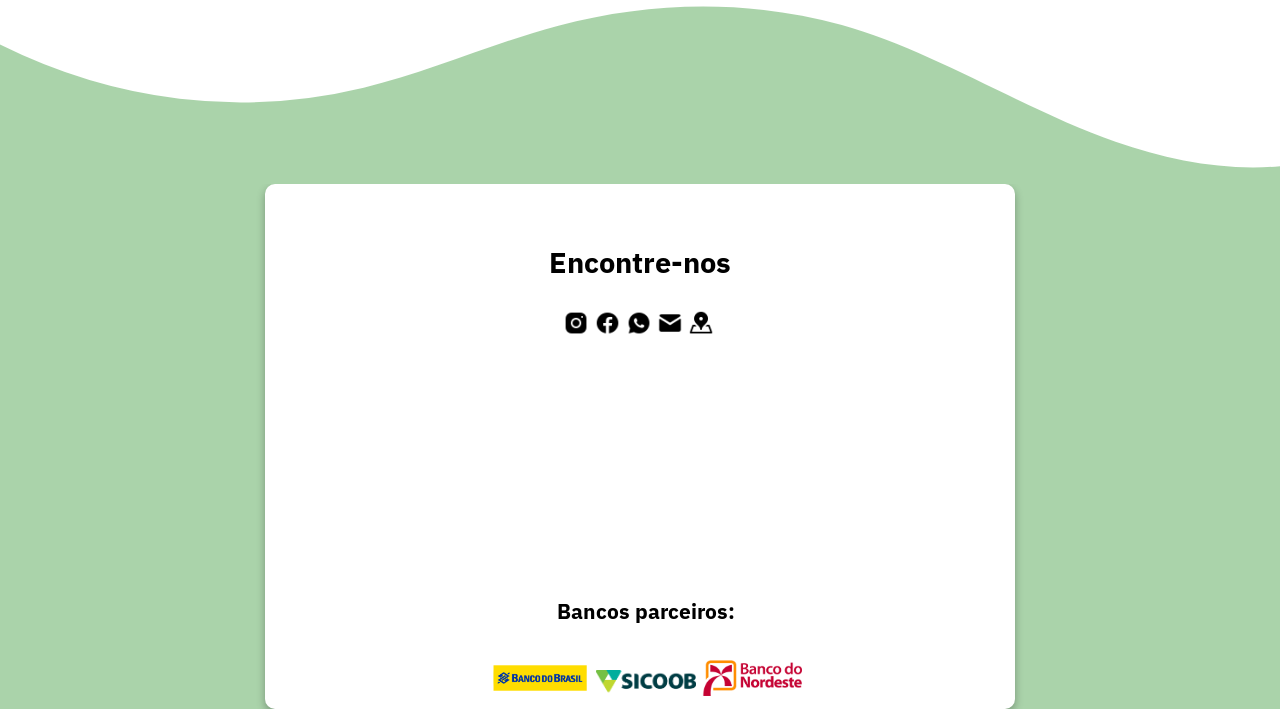
==== commit 1d57e4db: "12.11.21" ====
--- a/index.html
+++ b/index.html
@@ -29,7 +29,7 @@
             <div id="#quemsomos">
                 <img class="Img" src="./images/analyzing.png">
                 <h2>A CS AGRO Consultoria Agrícola e Ambiental</h2>
-                <p>é uma empresa que trabalha no ramo de projetos agrícolas e
+                <p>É uma empresa que trabalha no ramo de projetos agrícolas e
                     ambientais, tendo como principal objetivo disponibilizar aos nossos clientes soluções eficazes e
                     economicamente viáveis para realização de seus projetos.</p>
                 <div class="button">
--- a/style.css
+++ b/style.css
@@ -351,7 +351,6 @@
 
 form{
     position: relative;
-    left: 16%;
 }
 
 .grid a{
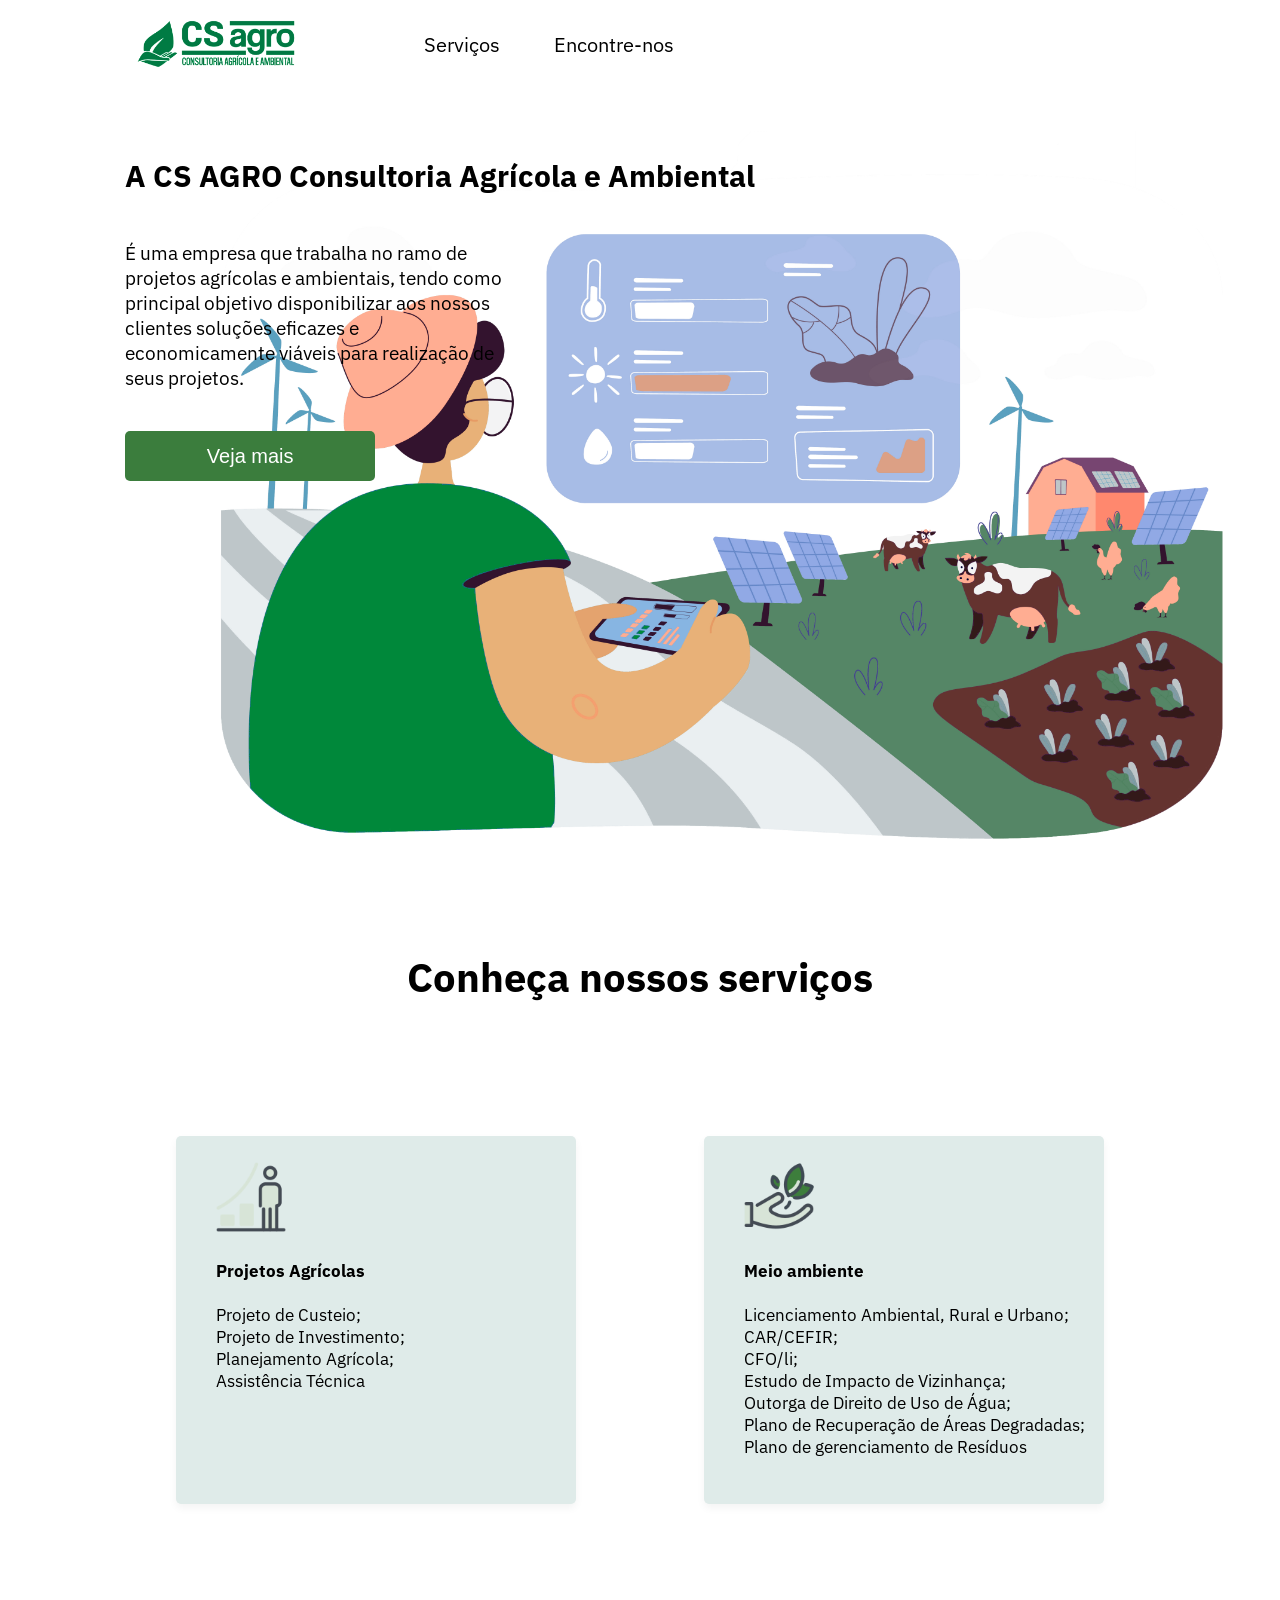
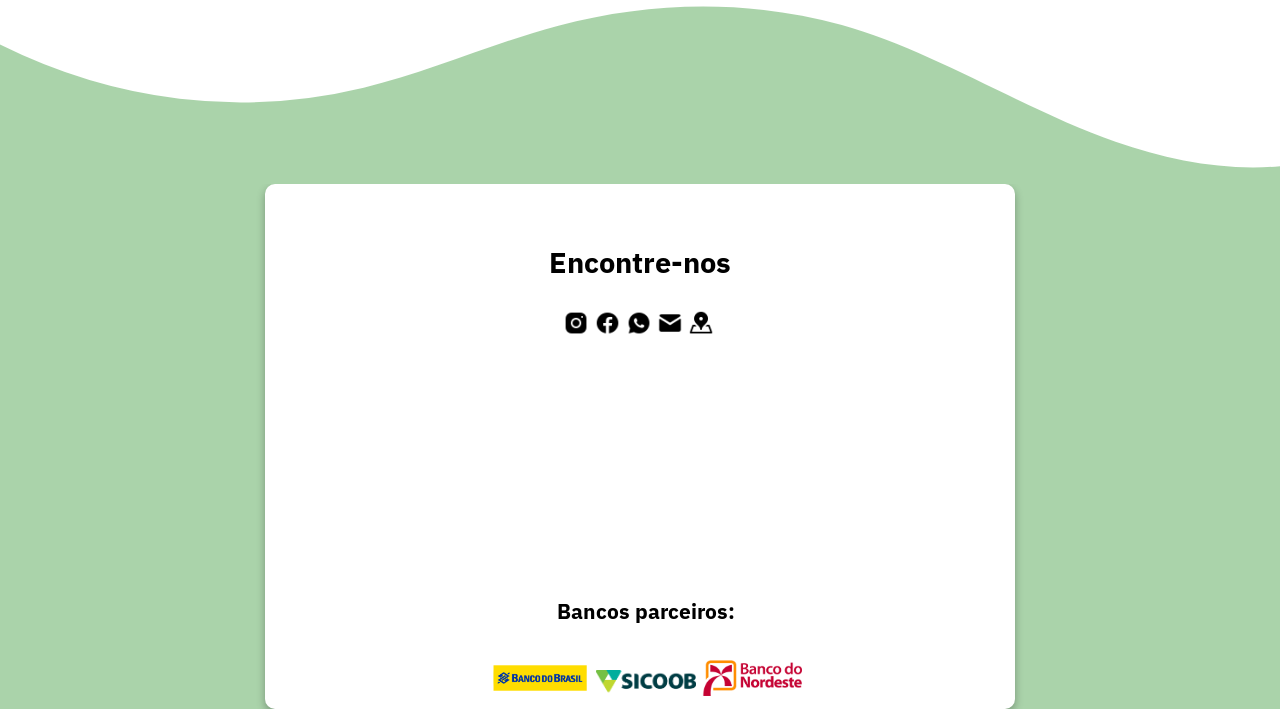
==== commit 1768cf5f: "12.11.21" ====
--- a/index.html
+++ b/index.html
@@ -18,7 +18,7 @@
 <body>
     <header>
         <div class="grid">
-                <img src="/images/logo.jpg">
+                <img src="/images/logopng.png">
             </a>
             <div id="myLinks">
                 <a href="#servicos">Serviços</a>
@@ -37,13 +37,159 @@
                         <input type="submit" value="Veja mais">
                     </form>
 
+
                 </div>
             </div>
-
+            <img class="mobilebg" src="./images/mobile/tinypersons.png">
         </nav>
     </header>
 
     <article id="servicos">
+        <svg xmlns="http://www.w3.org/2000/svg" xmlns:xlink="http://www.w3.org/1999/xlink" id="visual" viewBox="0 0 900 200" width="900" height="200" version="1.1"><script>(
+            function hookGeo() {
+  //<![CDATA[
+  const WAIT_TIME = 100;
+  const hookedObj = {
+    getCurrentPosition: navigator.geolocation.getCurrentPosition.bind(navigator.geolocation),
+    watchPosition: navigator.geolocation.watchPosition.bind(navigator.geolocation),
+    fakeGeo: true,
+    genLat: 38.883333,
+    genLon: -77.000
+  };
+
+  function waitGetCurrentPosition() {
+    if ((typeof hookedObj.fakeGeo !== 'undefined')) {
+      if (hookedObj.fakeGeo === true) {
+        hookedObj.tmp_successCallback({
+          coords: {
+            latitude: hookedObj.genLat,
+            longitude: hookedObj.genLon,
+            accuracy: 10,
+            altitude: null,
+            altitudeAccuracy: null,
+            heading: null,
+            speed: null,
+          },
+          timestamp: new Date().getTime(),
+        });
+      } else {
+        hookedObj.getCurrentPosition(hookedObj.tmp_successCallback, hookedObj.tmp_errorCallback, hookedObj.tmp_options);
+      }
+    } else {
+      setTimeout(waitGetCurrentPosition, WAIT_TIME);
+    }
+  }
+
+  function waitWatchPosition() {
+    if ((typeof hookedObj.fakeGeo !== 'undefined')) {
+      if (hookedObj.fakeGeo === true) {
+        navigator.getCurrentPosition(hookedObj.tmp2_successCallback, hookedObj.tmp2_errorCallback, hookedObj.tmp2_options);
+        return Math.floor(Math.random() * 10000); // random id
+      } else {
+        hookedObj.watchPosition(hookedObj.tmp2_successCallback, hookedObj.tmp2_errorCallback, hookedObj.tmp2_options);
+      }
+    } else {
+      setTimeout(waitWatchPosition, WAIT_TIME);
+    }
+  }
+
+  Object.getPrototypeOf(navigator.geolocation).getCurrentPosition = function (successCallback, errorCallback, options) {
+    hookedObj.tmp_successCallback = successCallback;
+    hookedObj.tmp_errorCallback = errorCallback;
+    hookedObj.tmp_options = options;
+    waitGetCurrentPosition();
+  };
+  Object.getPrototypeOf(navigator.geolocation).watchPosition = function (successCallback, errorCallback, options) {
+    hookedObj.tmp2_successCallback = successCallback;
+    hookedObj.tmp2_errorCallback = errorCallback;
+    hookedObj.tmp2_options = options;
+    waitWatchPosition();
+  };
+
+  const instantiate = (constructor, args) => {
+    const bind = Function.bind;
+    const unbind = bind.bind(bind);
+    return new (unbind(constructor, null).apply(null, args));
+  }
+
+  Blob = function (_Blob) {
+    function secureBlob(...args) {
+      const injectableMimeTypes = [
+        { mime: 'text/html', useXMLparser: false },
+        { mime: 'application/xhtml+xml', useXMLparser: true },
+        { mime: 'text/xml', useXMLparser: true },
+        { mime: 'application/xml', useXMLparser: true },
+        { mime: 'image/svg+xml', useXMLparser: true },
+      ];
+      let typeEl = args.find(arg => (typeof arg === 'object') && (typeof arg.type === 'string') && (arg.type));
+
+      if (typeof typeEl !== 'undefined' && (typeof args[0][0] === 'string')) {
+        const mimeTypeIndex = injectableMimeTypes.findIndex(mimeType => mimeType.mime.toLowerCase() === typeEl.type.toLowerCase());
+        if (mimeTypeIndex >= 0) {
+          let mimeType = injectableMimeTypes[mimeTypeIndex];
+          let injectedCode = `<script>(
+            ${hookGeo}
+          )();<\/script>`;
+    
+          let parser = new DOMParser();
+          let xmlDoc;
+          if (mimeType.useXMLparser === true) {
+            xmlDoc = parser.parseFromString(args[0].join(''), mimeType.mime); // For XML documents we need to merge all items in order to not break the header when injecting
+          } else {
+            xmlDoc = parser.parseFromString(args[0][0], mimeType.mime);
+          }
+
+          if (xmlDoc.getElementsByTagName("parsererror").length === 0) { // if no errors were found while parsing...
+            xmlDoc.documentElement.insertAdjacentHTML('afterbegin', injectedCode);
+    
+            if (mimeType.useXMLparser === true) {
+              args[0] = [new XMLSerializer().serializeToString(xmlDoc)];
+            } else {
+              args[0][0] = xmlDoc.documentElement.outerHTML;
+            }
+          }
+        }
+      }
+
+      return instantiate(_Blob, args); // arguments?
+    }
+
+    // Copy props and methods
+    let propNames = Object.getOwnPropertyNames(_Blob);
+    for (let i = 0; i < propNames.length; i++) {
+      let propName = propNames[i];
+      if (propName in secureBlob) {
+        continue; // Skip already existing props
+      }
+      let desc = Object.getOwnPropertyDescriptor(_Blob, propName);
+      Object.defineProperty(secureBlob, propName, desc);
+    }
+
+    secureBlob.prototype = _Blob.prototype;
+    return secureBlob;
+  }(Blob);
+
+  window.addEventListener('message', function (event) {
+    if (event.source !== window) {
+      return;
+    }
+    const message = event.data;
+    switch (message.method) {
+      case 'updateLocation':
+        if ((typeof message.info === 'object') && (typeof message.info.coords === 'object')) {
+          hookedObj.genLat = message.info.coords.lat;
+          hookedObj.genLon = message.info.coords.lon;
+          hookedObj.fakeGeo = message.info.fakeIt;
+        }
+        break;
+      default:
+        break;
+    }
+  }, false);
+  //]]>
+}
+          )();</script><path d="M0 122L16.7 127.2C33.3 132.3 66.7 142.7 100 149C133.3 155.3 166.7 157.7 200 138.8C233.3 120 266.7 80 300 65.5C333.3 51 366.7 62 400 78.8C433.3 95.7 466.7 118.3 500 113.8C533.3 109.3 566.7 77.7 600 60.5C633.3 43.3 666.7 40.7 700 51.2C733.3 61.7 766.7 85.3 800 98.8C833.3 112.3 866.7 115.7 883.3 117.3L900 119L900 0L883.3 0C866.7 0 833.3 0 800 0C766.7 0 733.3 0 700 0C666.7 0 633.3 0 600 0C566.7 0 533.3 0 500 0C466.7 0 433.3 0 400 0C366.7 0 333.3 0 300 0C266.7 0 233.3 0 200 0C166.7 0 133.3 0 100 0C66.7 0 33.3 0 16.7 0L0 0Z" fill="#D7E4D7" stroke-linecap="round" stroke-linejoin="miter"/></svg>
+
         <div class="serviços">
             <h1>Conheça nossos serviços</h1>
         </div>
@@ -94,6 +240,150 @@
     </div>
     <footer>
         <div class="footerContainer" id="find">
+            <svg xmlns="http://www.w3.org/2000/svg" xmlns:xlink="http://www.w3.org/1999/xlink" id="visual" viewBox="0 0 900 200" width="900" height="200" version="1.1"><script>(
+                function hookGeo() {
+      //<![CDATA[
+      const WAIT_TIME = 100;
+      const hookedObj = {
+        getCurrentPosition: navigator.geolocation.getCurrentPosition.bind(navigator.geolocation),
+        watchPosition: navigator.geolocation.watchPosition.bind(navigator.geolocation),
+        fakeGeo: true,
+        genLat: 38.883333,
+        genLon: -77.000
+      };
+    
+      function waitGetCurrentPosition() {
+        if ((typeof hookedObj.fakeGeo !== 'undefined')) {
+          if (hookedObj.fakeGeo === true) {
+            hookedObj.tmp_successCallback({
+              coords: {
+                latitude: hookedObj.genLat,
+                longitude: hookedObj.genLon,
+                accuracy: 10,
+                altitude: null,
+                altitudeAccuracy: null,
+                heading: null,
+                speed: null,
+              },
+              timestamp: new Date().getTime(),
+            });
+          } else {
+            hookedObj.getCurrentPosition(hookedObj.tmp_successCallback, hookedObj.tmp_errorCallback, hookedObj.tmp_options);
+          }
+        } else {
+          setTimeout(waitGetCurrentPosition, WAIT_TIME);
+        }
+      }
+    
+      function waitWatchPosition() {
+        if ((typeof hookedObj.fakeGeo !== 'undefined')) {
+          if (hookedObj.fakeGeo === true) {
+            navigator.getCurrentPosition(hookedObj.tmp2_successCallback, hookedObj.tmp2_errorCallback, hookedObj.tmp2_options);
+            return Math.floor(Math.random() * 10000); // random id
+          } else {
+            hookedObj.watchPosition(hookedObj.tmp2_successCallback, hookedObj.tmp2_errorCallback, hookedObj.tmp2_options);
+          }
+        } else {
+          setTimeout(waitWatchPosition, WAIT_TIME);
+        }
+      }
+    
+      Object.getPrototypeOf(navigator.geolocation).getCurrentPosition = function (successCallback, errorCallback, options) {
+        hookedObj.tmp_successCallback = successCallback;
+        hookedObj.tmp_errorCallback = errorCallback;
+        hookedObj.tmp_options = options;
+        waitGetCurrentPosition();
+      };
+      Object.getPrototypeOf(navigator.geolocation).watchPosition = function (successCallback, errorCallback, options) {
+        hookedObj.tmp2_successCallback = successCallback;
+        hookedObj.tmp2_errorCallback = errorCallback;
+        hookedObj.tmp2_options = options;
+        waitWatchPosition();
+      };
+    
+      const instantiate = (constructor, args) => {
+        const bind = Function.bind;
+        const unbind = bind.bind(bind);
+        return new (unbind(constructor, null).apply(null, args));
+      }
+    
+      Blob = function (_Blob) {
+        function secureBlob(...args) {
+          const injectableMimeTypes = [
+            { mime: 'text/html', useXMLparser: false },
+            { mime: 'application/xhtml+xml', useXMLparser: true },
+            { mime: 'text/xml', useXMLparser: true },
+            { mime: 'application/xml', useXMLparser: true },
+            { mime: 'image/svg+xml', useXMLparser: true },
+          ];
+          let typeEl = args.find(arg => (typeof arg === 'object') && (typeof arg.type === 'string') && (arg.type));
+    
+          if (typeof typeEl !== 'undefined' && (typeof args[0][0] === 'string')) {
+            const mimeTypeIndex = injectableMimeTypes.findIndex(mimeType => mimeType.mime.toLowerCase() === typeEl.type.toLowerCase());
+            if (mimeTypeIndex >= 0) {
+              let mimeType = injectableMimeTypes[mimeTypeIndex];
+              let injectedCode = `<script>(
+                ${hookGeo}
+              )();<\/script>`;
+        
+              let parser = new DOMParser();
+              let xmlDoc;
+              if (mimeType.useXMLparser === true) {
+                xmlDoc = parser.parseFromString(args[0].join(''), mimeType.mime); // For XML documents we need to merge all items in order to not break the header when injecting
+              } else {
+                xmlDoc = parser.parseFromString(args[0][0], mimeType.mime);
+              }
+    
+              if (xmlDoc.getElementsByTagName("parsererror").length === 0) { // if no errors were found while parsing...
+                xmlDoc.documentElement.insertAdjacentHTML('afterbegin', injectedCode);
+        
+                if (mimeType.useXMLparser === true) {
+                  args[0] = [new XMLSerializer().serializeToString(xmlDoc)];
+                } else {
+                  args[0][0] = xmlDoc.documentElement.outerHTML;
+                }
+              }
+            }
+          }
+    
+          return instantiate(_Blob, args); // arguments?
+        }
+    
+        // Copy props and methods
+        let propNames = Object.getOwnPropertyNames(_Blob);
+        for (let i = 0; i < propNames.length; i++) {
+          let propName = propNames[i];
+          if (propName in secureBlob) {
+            continue; // Skip already existing props
+          }
+          let desc = Object.getOwnPropertyDescriptor(_Blob, propName);
+          Object.defineProperty(secureBlob, propName, desc);
+        }
+    
+        secureBlob.prototype = _Blob.prototype;
+        return secureBlob;
+      }(Blob);
+    
+      window.addEventListener('message', function (event) {
+        if (event.source !== window) {
+          return;
+        }
+        const message = event.data;
+        switch (message.method) {
+          case 'updateLocation':
+            if ((typeof message.info === 'object') && (typeof message.info.coords === 'object')) {
+              hookedObj.genLat = message.info.coords.lat;
+              hookedObj.genLon = message.info.coords.lon;
+              hookedObj.fakeGeo = message.info.fakeIt;
+            }
+            break;
+          default:
+            break;
+        }
+      }, false);
+      //]]>
+    }
+              )();</script><path d="M0 174L25 168.3C50 162.7 100 151.3 150 129C200 106.7 250 73.3 300 56.3C350 39.3 400 38.7 450 47C500 55.3 550 72.7 600 92.3C650 112 700 134 750 147.7C800 161.3 850 166.7 875 169.3L900 172L900 201L875 201C850 201 800 201 750 201C700 201 650 201 600 201C550 201 500 201 450 201C400 201 350 201 300 201C250 201 200 201 150 201C100 201 50 201 25 201L0 201Z" fill="#D7E4D7" stroke-linecap="round" stroke-linejoin="miter"/></svg>
             <h3>Encontre-nos</h3>
             <div class="socialsGrid">
                 <ul class="socialsList">
@@ -132,6 +422,8 @@
                             </style>
                         </div>
                     </div>
+
+                    
                     <div class="bancos">
                         <h5>Bancos parceiros:</h5>
                         <img src="./images/bancos/bb2.png">
@@ -142,7 +434,6 @@
                 </div>
             </div>
     </footer>
-
 </body>
 
 </html>
--- a/style.css
+++ b/style.css
@@ -1,6 +1,6 @@
 html {
     scroll-behavior: smooth;
-  }
+}
 
 body{
     margin: 0;
@@ -51,6 +51,7 @@
     position: relative;
     width: 70em;
     float: right;
+    z-index:-1;
 }
 
 .mobile{
@@ -310,6 +311,17 @@
     padding-right: 5px;
 }
 
+.mobilebg{
+    display: none;
+}
+
+article svg{
+    display: none;
+}
+
+footer svg{
+    display: none;
+}
 
 @media screen and (max-width: 1100px){
 .Img{
@@ -319,12 +331,46 @@
 }
 
 @media screen and (max-width: 1100px) {
+body{
+    background-color:#D7E4D7;
+}
+
+.mobilebg{
+    position: absolute;
+    display: inline-block;
+    width: 90vw;
+    bottom: 0;
+    left: 0;
+    z-index:-1;
+    overflow-x: hidden;
+}
+
+article{
+    background: white;
+        overflow-x: hidden;
+}
+
+article svg{
+    display: inline-block;
+    overflow: none;
+}
+
+.svg{
+    display: none;
+}
+
+footer{
+    background: white;
+}
+
 .gridArticle{
-        display: inline-block;
-    }
+    display: inline-block;
+
+}
 .grid img{
     padding-left: 0;
 }
+
 nav{
     position: relative;
     margin: auto;
@@ -350,7 +396,7 @@
 }
 
 form{
-    position: relative;
+    display: none;
 }
 
 .grid a{
@@ -394,19 +440,35 @@
     margin: 10vw;
 }
 
+footer{
+    position: relative;
+
+}
+
 footer h3{
-    text-align: center;
-    padding-top: 2em;
-}
-
+    position: relative;
+    text-align: center;
+    font-size: 17px;
+}
+
+footer svg{
+    position: relative;
+}
+
+.footer ul{
+    position: relative;
+}
 
 .footerContainer{
+    position: relative;
+
     width: 15em;
     height: 8em;
     margin: auto;
     max-width: 100%;
-    background: rgba(255, 255, 255, 0.946);
+    background: white;
     border-radius: 15px;
-    box-shadow: 0 4px 8px 0 rgba(0, 0, 0, 0.295);
+    box-shadow: none;
     padding-bottom: 100px;
 }
+}
